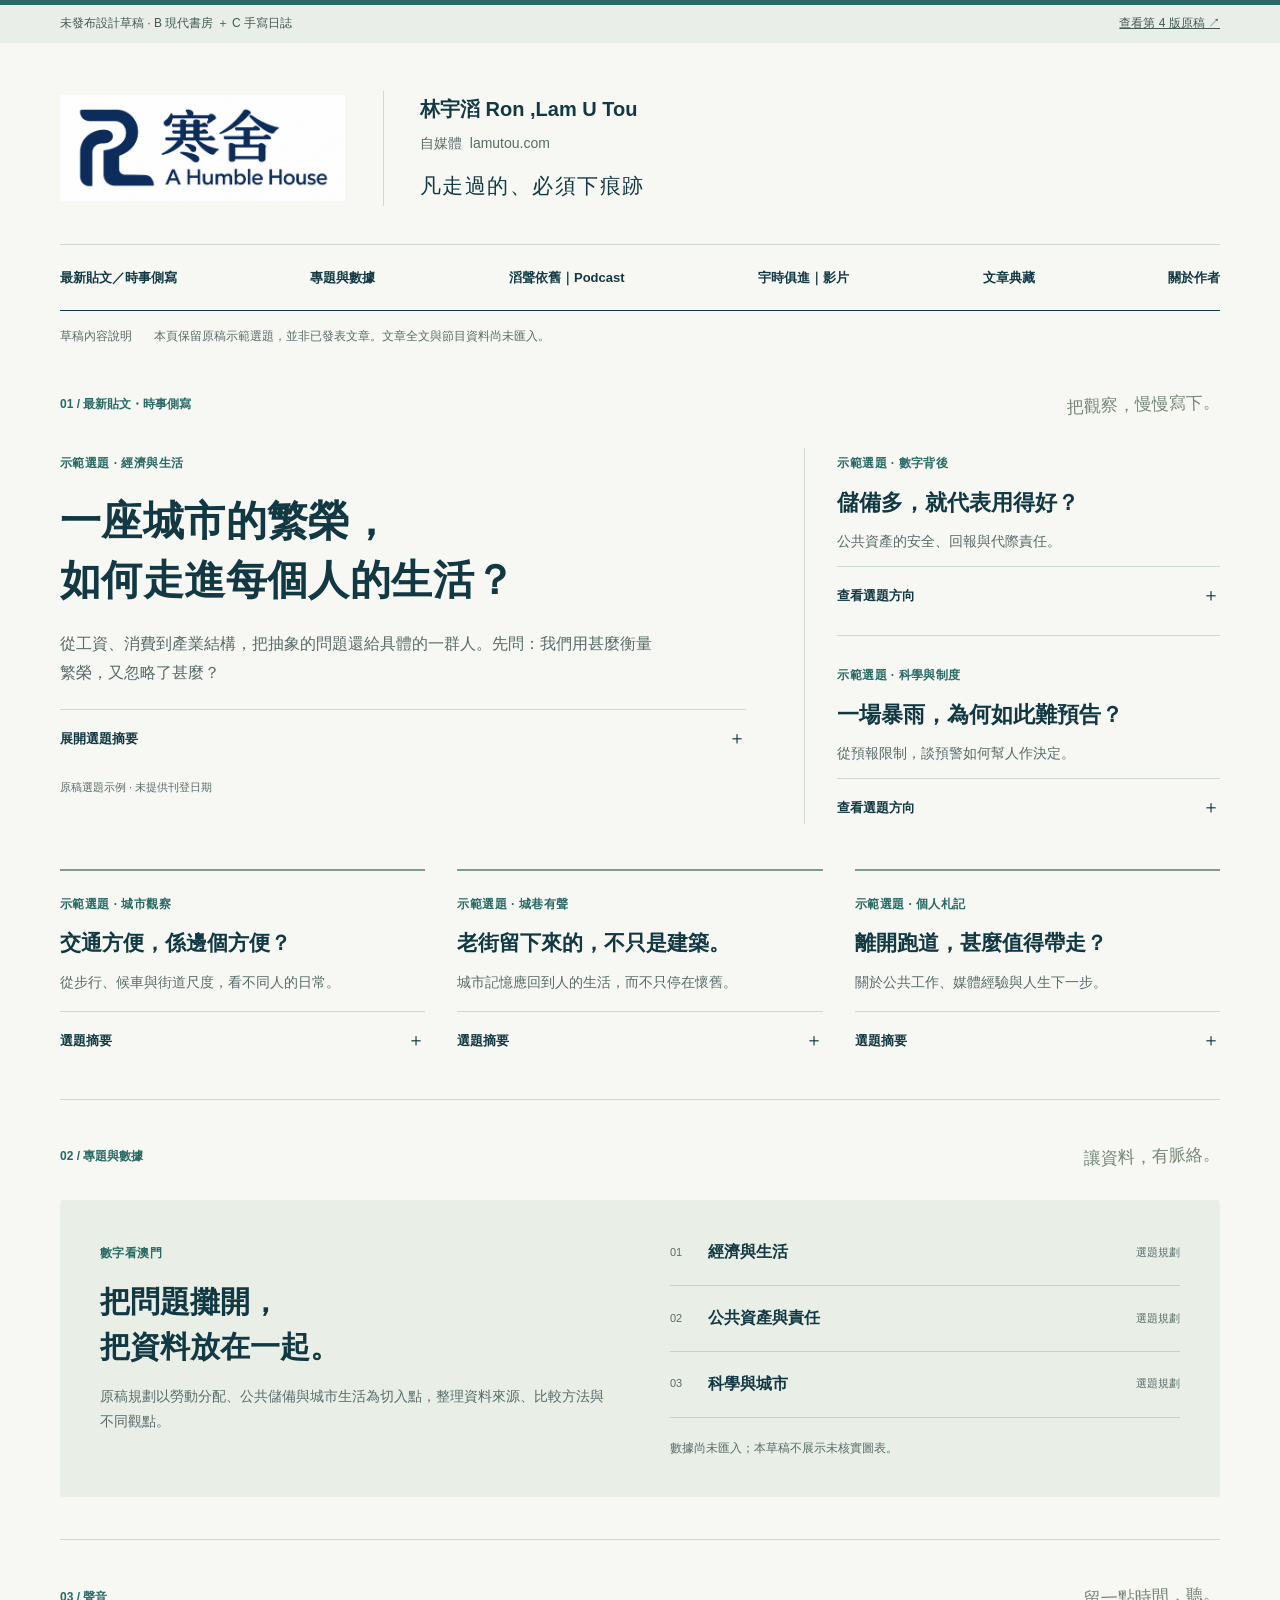
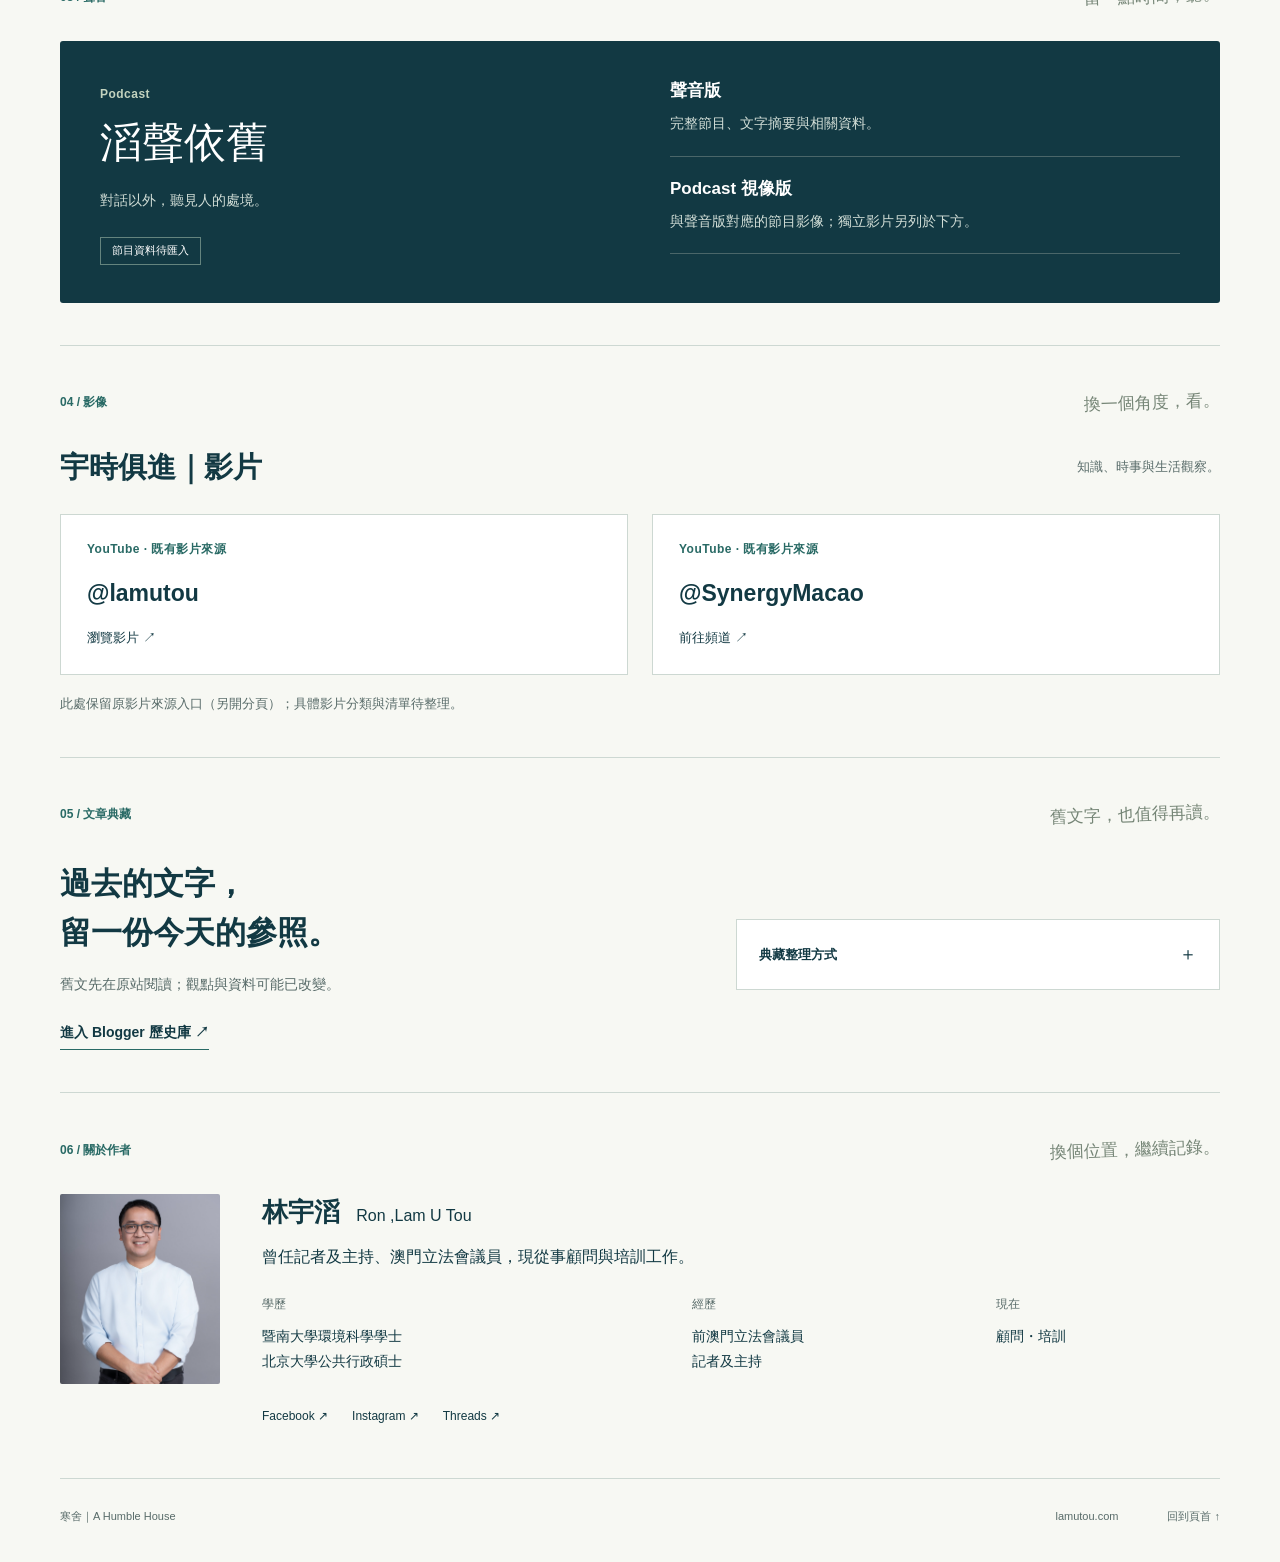
==== humble-house-draft/index.html @ db97f14c "Add Humble House logo draft preview" ====
<!doctype html>
<html lang="zh-Hant"><head><meta charset="utf-8"><meta name="viewport" content="width=device-width,initial-scale=1"><title>寒舍｜A Humble House</title><meta name="description" content="林宇滔 Ron ,Lam U Tou：時事側寫、專題與數據、Podcast、影片與文章典藏。"><link rel="icon" type="image/jpeg" href="assets/favicon.jpg"><link rel="apple-touch-icon" href="assets/favicon.jpg"><link rel="stylesheet" href="humble-house.css"><script src="humble-house.js" defer></script></head>
<body><a class="skip" href="#main">跳至主要內容</a><div class="draft-bar"><div class="wrap"><span>未發布設計草稿 · B 現代書房 ＋ C 手寫日誌</span><a href="v4-index.html">查看第 4 版原稿 ↗</a></div></div>
<header class="wrap" id="top"><div class="masthead"><a class="brand-mark" href="#top" aria-label="寒舍｜A Humble House"><img src="assets/humble-house-logo.jpg" alt="寒舍 A Humble House" width="1230" height="460"></a><div class="identity"><p class="name">林宇滔 Ron ,Lam U Tou</p><p class="domain">自媒體&nbsp; lamutou.com</p><p class="handwritten">凡走過的、必須下痕跡</p></div><button class="menu-toggle" aria-expanded="false" aria-controls="navigation">目錄 <span aria-hidden="true">☰</span></button></div><nav id="navigation" aria-label="主要導覽"><a href="#latest">最新貼文／時事側寫</a><a href="#topics">專題與數據</a><a href="#podcast">滔聲依舊｜Podcast</a><a href="#video">宇時俱進｜影片</a><a href="#archive">文章典藏</a><a href="#about">關於作者</a></nav></header>
<main class="wrap" id="main"><aside class="draft-note"><strong>草稿內容說明</strong><p>本頁保留原稿示範選題，並非已發表文章。文章全文與節目資料尚未匯入。</p></aside>
<section id="latest"><div class="section-label"><span>01 / 最新貼文・時事側寫</span><span class="margin-note">把觀察，慢慢寫下。</span></div><div class="editorial"><article class="lead"><span class="badge">示範選題 · 經濟與生活</span><h1>一座城市的繁榮，<br>如何走進每個人的生活？</h1><p class="lede">從工資、消費到產業結構，把抽象的問題還給具體的一群人。先問：我們用甚麼衡量繁榮，又忽略了甚麼？</p><details><summary>展開選題摘要 <span aria-hidden="true">＋</span></summary><p>先從澳門勞動分配切入，釐清經濟總量、居民收入與生活感受之間的差別。完整文章將列出數據年份、來源與限制，區分事實、推論和個人觀點。</p></details><p class="sample-meta">原稿選題示例 · 未提供刊登日期</p></article><div class="side-stories"><article><span class="badge">示範選題 · 數字背後</span><h2>儲備多，就代表用得好？</h2><p>公共資產的安全、回報與代際責任。</p><details><summary>查看選題方向 <span aria-hidden="true">＋</span></summary><p>先把政策目標、風險承受能力與問責框架講清楚，避免只用單一年份回報率下結論。</p></details></article><article><span class="badge">示範選題 · 科學與制度</span><h2>一場暴雨，為何如此難預告？</h2><p>從預報限制，談預警如何幫人作決定。</p><details><summary>查看選題方向 <span aria-hidden="true">＋</span></summary><p>拆開天氣預測的不確定性、預警訊息及市民收到訊息後可以採取的行動。</p></details></article></div></div>
<div class="notes-grid"><article><span class="badge">示範選題 · 城市觀察</span><h3>交通方便，係邊個方便？</h3><p>從步行、候車與街道尺度，看不同人的日常。</p><details><summary>選題摘要 <span aria-hidden="true">＋</span></summary><p>以一段實際路程為起點，觀察長者、家長及上班族如何使用同一條街道。</p></details></article><article><span class="badge">示範選題 · 城巷有聲</span><h3>老街留下來的，不只是建築。</h3><p>城市記憶應回到人的生活，而不只停在懷舊。</p><details><summary>選題摘要 <span aria-hidden="true">＋</span></summary><p>歷史資料與居民口述互相核對，討論保育與生活需要如何相處。</p></details></article><article><span class="badge">示範選題 · 個人札記</span><h3>離開跑道，甚麼值得帶走？</h3><p>關於公共工作、媒體經驗與人生下一步。</p><details><summary>選題摘要 <span aria-hidden="true">＋</span></summary><p>以個人反思為主，不代替其他人的想法；記錄工作方式的轉變與仍然相信的原則。</p></details></article></div></section>
<section id="topics"><div class="section-label"><span>02 / 專題與數據</span><span class="margin-note">讓資料，有脈絡。</span></div><div class="topic-panel"><div><span class="eyebrow">數字看澳門</span><h2>把問題攤開，<br>把資料放在一起。</h2><p>原稿規劃以勞動分配、公共儲備與城市生活為切入點，整理資料來源、比較方法與不同觀點。</p></div><div class="topic-index"><div><span>01</span><strong>經濟與生活</strong><small>選題規劃</small></div><div><span>02</span><strong>公共資產與責任</strong><small>選題規劃</small></div><div><span>03</span><strong>科學與城市</strong><small>選題規劃</small></div><p>數據尚未匯入；本草稿不展示未核實圖表。</p></div></div></section>
<section id="podcast"><div class="section-label"><span>03 / 聲音</span><span class="margin-note">留一點時間，聽。</span></div><div class="podcast-panel"><div><span class="eyebrow">Podcast</span><h2>滔聲依舊</h2><p>對話以外，聽見人的處境。</p><span class="status">節目資料待匯入</span></div><div class="podcast-formats"><article><h3>聲音版</h3><p>完整節目、文字摘要與相關資料。</p></article><article><h3>Podcast 視像版</h3><p>與聲音版對應的節目影像；獨立影片另列於下方。</p></article></div></div></section>
<section id="video"><div class="section-label"><span>04 / 影像</span><span class="margin-note">換一個角度，看。</span></div><div class="section-heading"><h2>宇時俱進｜影片</h2><p>知識、時事與生活觀察。</p></div><div class="video-grid"><a href="https://www.youtube.com/@lamutou/videos" target="_blank" rel="noopener noreferrer"><span class="eyebrow">YouTube · 既有影片來源</span><strong>@lamutou</strong><span>瀏覽影片 ↗</span></a><a href="https://www.youtube.com/@SynergyMacao" target="_blank" rel="noopener noreferrer"><span class="eyebrow">YouTube · 既有影片來源</span><strong>@SynergyMacao</strong><span>前往頻道 ↗</span></a></div><p class="small-note">此處保留原影片來源入口（另開分頁）；具體影片分類與清單待整理。</p></section>
<section id="archive"><div class="section-label"><span>05 / 文章典藏</span><span class="margin-note">舊文字，也值得再讀。</span></div><div class="archive-panel"><div><h2>過去的文字，<br>留一份今天的參照。</h2><p>舊文先在原站閱讀；觀點與資料可能已改變。</p><a class="text-link" href="https://lamutou.blogspot.com/" target="_blank" rel="noopener noreferrer">進入 Blogger 歷史庫 ↗<span class="sr-only">（另開分頁）</span></a></div><details class="archive-note"><summary>典藏整理方式 <span aria-hidden="true">＋</span></summary><p>文章匯入時保留全文、原刊登圖片、標題、報章或專欄來源及作者。優先顯示刊登日期；只有交稿日期時會明確標示。現時尚未匯入全文，故不提供站內文章搜尋或篇數。</p></details></div></section>
<section id="about"><div class="section-label"><span>06 / 關於作者</span><span class="margin-note">換個位置，繼續記錄。</span></div><div class="about-grid"><img src="assets/ron-lam.jpg" alt="林宇滔" width="160" height="190" loading="lazy"><div><h2>林宇滔 <span>Ron ,Lam U Tou</span></h2><p class="about-intro">曾任記者及主持、澳門立法會議員，現從事顧問與培訓工作。</p><dl><div><dt>學歷</dt><dd>暨南大學環境科學學士<br>北京大學公共行政碩士</dd></div><div><dt>經歷</dt><dd>前澳門立法會議員<br>記者及主持</dd></div><div><dt>現在</dt><dd>顧問・培訓</dd></div></dl><div class="socials" aria-label="作者社交平台"><a href="https://www.facebook.com/LamUTou/" target="_blank" rel="noopener noreferrer">Facebook ↗</a><a href="https://www.instagram.com/lamutou/" target="_blank" rel="noopener noreferrer">Instagram ↗</a><a href="https://www.threads.com/@lamutou" target="_blank" rel="noopener noreferrer">Threads ↗</a></div></div></div></section></main><footer class="wrap"><span>寒舍｜A Humble House</span><span>lamutou.com</span><a href="#top">回到頁首 ↑</a></footer></body></html>
---- humble-house-draft/humble-house.css ----
:root{--ink:#123943;--accent:#296a65;--paper:#f7f8f3;--line:#cdd8d2;--muted:#586b69;--wash:#e9efe7;--serif:"Noto Serif TC","PMingLiU",serif;--sans:"Noto Sans TC","Microsoft JhengHei",sans-serif}
*{box-sizing:border-box}html{scroll-behavior:smooth;scroll-padding-top:24px}body{margin:0;background:var(--paper);color:var(--ink);font:16px/1.8 var(--sans);border-top:5px solid var(--accent)}a{color:inherit;text-decoration:none}a:hover{text-decoration:underline;text-underline-offset:5px}button,summary{font:inherit}a:focus-visible,button:focus-visible,summary:focus-visible{outline:3px solid #a46a27;outline-offset:5px}img{max-width:100%;display:block}h1,h2,h3,p{margin:0}h1,h2,h3{line-height:1.45}p+p{margin-top:12px}.wrap{width:min(1160px,calc(100% - 80px));margin-inline:auto}.draft-bar{background:#e9eee9;font-size:12px;color:#415954}.draft-bar .wrap{display:flex;justify-content:space-between;gap:16px;padding-block:8px}.draft-bar a{text-decoration:underline}.masthead{display:flex;align-items:center;gap:38px;padding:48px 0 38px}.logo-slot{width:285px;aspect-ratio:3/1;flex-shrink:0;border:1px dashed #8ca49c;display:flex;flex-direction:column;justify-content:center;align-items:center;background:#f0f3ed;color:#657b72;font-size:14px}.logo-slot small{font-size:11px;margin-top:5px}.identity{border-left:1px solid var(--line);padding-left:36px}.name{font-size:20px;font-weight:700}.domain{color:var(--muted);font-size:14px;margin-top:4px}.handwritten,.margin-note{font-family:"DFKai-SB","KaiTi","STKaiti",var(--serif);font-weight:400}.handwritten{font-size:21px;letter-spacing:.07em;margin-top:12px}.menu-toggle{display:none}.masthead+nav{display:flex;justify-content:space-between;gap:20px;border-top:1px solid var(--line);border-bottom:1px solid var(--ink);padding:17px 0;font-size:13px;font-weight:700}.masthead+nav a{padding:4px 0}.draft-note{display:flex;gap:22px;font-size:12px;color:var(--muted);padding:15px 0 0}.draft-note strong{white-space:nowrap;font-weight:500}section{padding:42px 0;border-bottom:1px solid var(--line)}.section-label{font-size:12px;font-weight:700;color:var(--accent);display:flex;justify-content:space-between;align-items:center;gap:16px;margin-bottom:28px}.margin-note{font-size:17px;color:#758576;transform:rotate(-2deg)}.editorial{display:grid;grid-template-columns:1.65fr 1fr;gap:58px}.badge,.eyebrow{font-size:12px;font-weight:700;color:var(--accent);letter-spacing:.04em}.lead h1{font-size:clamp(28px,3.2vw,43px);font-family:var(--serif);font-weight:700;letter-spacing:.01em;margin:15px 0 19px}.lede{font-size:16px;max-width:600px;color:var(--muted)}details{border-top:1px solid var(--line);margin-top:22px;padding-top:12px}summary{cursor:pointer;list-style:none;display:flex;justify-content:space-between;gap:15px;font-size:13px;font-weight:700;min-height:32px;align-items:center}summary::-webkit-details-marker{display:none}summary span{font-size:18px;font-weight:400}details[open] summary span{transform:rotate(45deg)}details p{margin:12px 0 4px;font-size:14px;color:var(--muted)}.sample-meta{font-size:11px;color:var(--muted);margin-top:23px}.side-stories{border-left:1px solid var(--line);padding-left:32px}.side-stories article+article{margin-top:24px;padding-top:24px;border-top:1px solid var(--line)}.side-stories h2{font-size:22px;font-family:var(--serif);margin:10px 0}.side-stories p,.notes-grid p{font-size:14px;color:var(--muted)}.side-stories details{margin-top:12px}.notes-grid{display:grid;grid-template-columns:repeat(3,minmax(0,1fr));gap:32px;margin-top:45px}.notes-grid article{border-top:2px solid #809c8b;padding-top:18px}.notes-grid h3{font:700 21px/1.55 var(--serif);margin:10px 0}.notes-grid details{margin-top:16px}.topic-panel{background:var(--wash);display:grid;grid-template-columns:1fr 1fr;gap:60px;padding:38px 40px;border-radius:3px}.topic-panel h2{font:700 30px/1.5 var(--serif);margin:12px 0 15px}.topic-panel p{font-size:14px;color:var(--muted)}.topic-index>div{display:grid;grid-template-columns:26px 1fr auto;gap:12px;align-items:center;padding:18px 0;border-bottom:1px solid #c4d2c4}.topic-index>div:first-child{padding-top:0}.topic-index span,.topic-index small{font-size:11px;color:var(--muted)}.topic-index>p{font-size:12px;margin-top:20px}.podcast-panel{display:grid;grid-template-columns:1fr 1fr;gap:60px;padding:38px 40px;background:var(--ink);color:#fff;border-radius:3px}.podcast-panel .eyebrow{color:#c3d3bf}.podcast-panel h2{font:400 42px/1.5 var(--serif);margin:4px 0 13px}.podcast-panel p{font-size:14px;color:#d2ded7}.status{display:inline-block;font-size:11px;margin-top:24px;border:1px solid #64847e;padding:3px 11px}.podcast-formats article{padding:0 0 19px;border-bottom:1px solid #4a6669}.podcast-formats article+article{padding-top:20px}.podcast-formats h3{font-size:17px;margin-bottom:8px}.section-heading{display:flex;justify-content:space-between;align-items:center;gap:25px;margin-bottom:26px}.section-heading h2{font-size:29px}.section-heading p,.small-note{font-size:13px;color:var(--muted)}.video-grid{display:grid;grid-template-columns:1fr 1fr;gap:24px}.video-grid>a{border:1px solid var(--line);padding:24px 26px;background:#fff;display:flex;flex-direction:column;gap:12px}.video-grid>a:hover{border-color:var(--accent);text-decoration:none;background:#f0f5ee}.video-grid strong{font-size:23px}.video-grid>a>span:last-child{font-size:13px}.small-note{margin-top:17px}.archive-panel{display:grid;grid-template-columns:1fr .8fr;align-items:center;gap:72px}.archive-panel h2{font:700 31px/1.6 var(--serif)}.archive-panel p{font-size:14px;color:var(--muted);margin-top:14px}.text-link{display:inline-block;border-bottom:1px solid var(--accent);margin-top:23px;padding-bottom:4px;font-size:14px;font-weight:700}.archive-note{padding:18px 22px;border:1px solid var(--line);margin:0;background:#fff}.about-grid{display:grid;grid-template-columns:160px 1fr;gap:42px;align-items:start}.about-grid>img{width:160px;height:190px;object-fit:cover;object-position:center 25%;border-radius:2px;filter:saturate(.85)}.about-grid h2{font-size:26px}.about-grid h2 span{font-size:16px;font-weight:500;margin-left:9px}.about-intro{font-size:16px;margin:12px 0 22px}.about-grid dl{display:grid;grid-template-columns:1.45fr 1fr .8fr;gap:25px;margin:0}.about-grid dt{font-size:12px;color:var(--muted);margin-bottom:8px}.about-grid dd{margin:0;font-size:14px}.socials{display:flex;flex-wrap:wrap;gap:24px;margin-top:24px;font-size:12px}.socials a{padding-block:8px}footer{display:flex;gap:24px;align-items:center;padding:23px 0 30px;font-size:11px;color:var(--muted)}footer span:nth-child(2){margin-left:auto}footer a{margin-left:25px;padding:5px 0}.skip{position:absolute;top:-100px;left:16px;background:var(--ink);color:white;padding:10px 20px;z-index:5}.skip:focus{top:8px}.sr-only{position:absolute;width:1px;height:1px;overflow:hidden;clip-path:inset(50%);white-space:nowrap}
@media(max-width:960px){.wrap{width:calc(100% - 48px)}.masthead{gap:25px}.logo-slot{width:235px}.identity{padding-left:25px}.name{font-size:18px}.masthead+nav{flex-wrap:wrap;justify-content:flex-start;gap:8px 25px}.editorial{gap:30px;grid-template-columns:1.3fr 1fr}.side-stories{padding-left:24px}.topic-panel,.podcast-panel{gap:30px;padding:30px}.about-grid dl{grid-template-columns:1fr 1fr}.archive-panel{gap:35px}.notes-grid{gap:22px}}
@media(max-width:640px){.wrap{width:calc(100% - 36px)}.draft-bar .wrap{display:block;font-size:10px;padding-block:6px}.draft-bar a{display:inline-block;margin-top:2px}.masthead{position:relative;display:block;padding:28px 0 23px}.logo-slot{width:208px;aspect-ratio:3/1}.identity{border:0;padding:0;margin-top:22px}.name{font-size:17px}.domain{font-size:13px}.handwritten{font-size:19px;margin-top:10px}.menu-toggle{display:block;position:absolute;top:27px;right:0;border:0;padding:7px 3px;background:none;font-size:12px;color:var(--ink);cursor:pointer}.menu-toggle span{margin-left:6px;font-size:18px}.masthead+nav{gap:4px 20px;font-size:12px;padding:13px 0}.js .masthead+nav{display:none}.js .masthead+nav.is-open{display:grid;grid-template-columns:1fr 1fr}.masthead+nav a{padding:8px 0}.draft-note{display:block;border-top:1px solid var(--line);font-size:11px;line-height:1.8;padding-top:12px}.draft-note p{margin-top:5px}section{padding:33px 0}.section-label{font-size:11px;margin-bottom:22px}.margin-note{font-size:14px}.editorial{display:block}.lead h1{font-size:29px;margin:15px 0}.lede{font-size:15px}.side-stories{padding:0;border:0;margin-top:30px}.side-stories article{border-top:1px solid var(--line);padding-top:22px}.side-stories article+article{margin-top:22px;padding-top:22px}.side-stories h2{font-size:22px}.notes-grid{grid-template-columns:1fr;margin-top:30px;gap:25px}.notes-grid h3{font-size:22px}.topic-panel,.podcast-panel{grid-template-columns:1fr;padding:25px;gap:28px}.topic-panel h2{font-size:26px}.topic-index>div{grid-template-columns:23px 1fr auto;gap:7px}.topic-index strong{font-size:14px}.podcast-panel h2{font-size:36px}.podcast-formats h3{font-size:16px}.section-heading{display:block;margin-bottom:20px}.section-heading h2{font-size:25px}.section-heading p{margin-top:8px}.video-grid{grid-template-columns:1fr;gap:13px}.video-grid>a{padding:20px}.video-grid strong{font-size:23px}.archive-panel{grid-template-columns:1fr;gap:26px}.archive-panel h2{font-size:26px}.about-grid{grid-template-columns:70px minmax(0,1fr);gap:18px}.about-grid>img{width:70px;height:88px}.about-grid h2{font-size:23px}.about-grid h2 span{display:block;font-size:13px;margin:5px 0 0}.about-intro{font-size:14px;margin-top:13px}.about-grid dl{display:block}.about-grid dl>div+div{margin-top:14px}.about-grid dd{font-size:13px}.socials{gap:7px 17px;margin-top:15px}footer{flex-wrap:wrap;gap:7px 15px;font-size:10px;padding-bottom:22px}footer a{margin-left:0}footer span:nth-child(2){margin-left:auto}}
@media(prefers-reduced-motion:reduce){html{scroll-behavior:auto}*{transition:none!important}}
/* Review refinements: clear mobile draft bar and comfortable touch targets. */
@media(max-width:640px){.draft-bar .wrap>span{display:block}.draft-bar a{padding:4px 0;margin-top:0}.menu-toggle{min-width:60px;min-height:44px;top:22px}.masthead+nav a,summary{min-height:44px}.masthead+nav a{display:flex;align-items:center}.socials a{min-height:44px;display:inline-flex;align-items:center}footer a{min-height:44px;display:inline-flex;align-items:center}}
section[tabindex="-1"]:focus{outline:none}
.brand-mark{width:285px;flex-shrink:0;display:block}.brand-mark:hover{text-decoration:none}.brand-mark img{width:100%;height:auto}
@media(max-width:960px){.brand-mark{width:235px}}
@media(max-width:640px){.brand-mark{width:208px}}
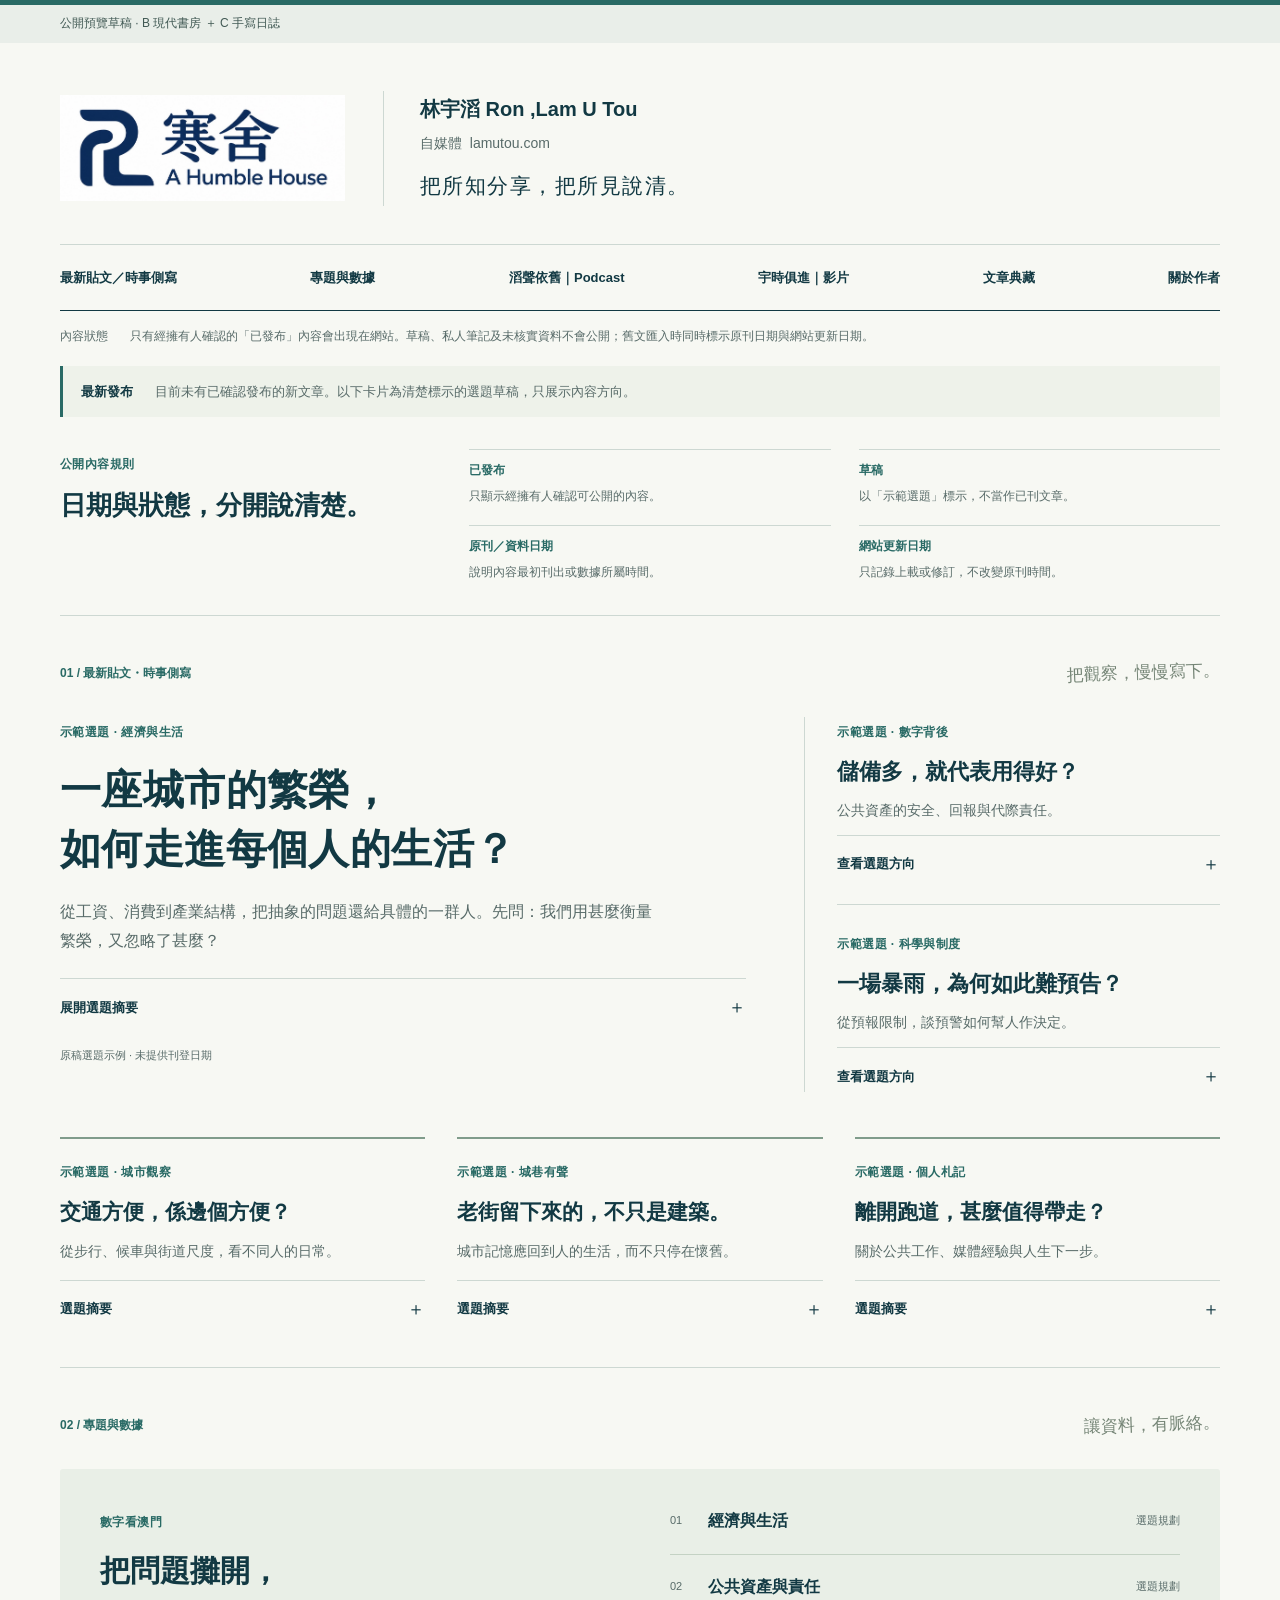
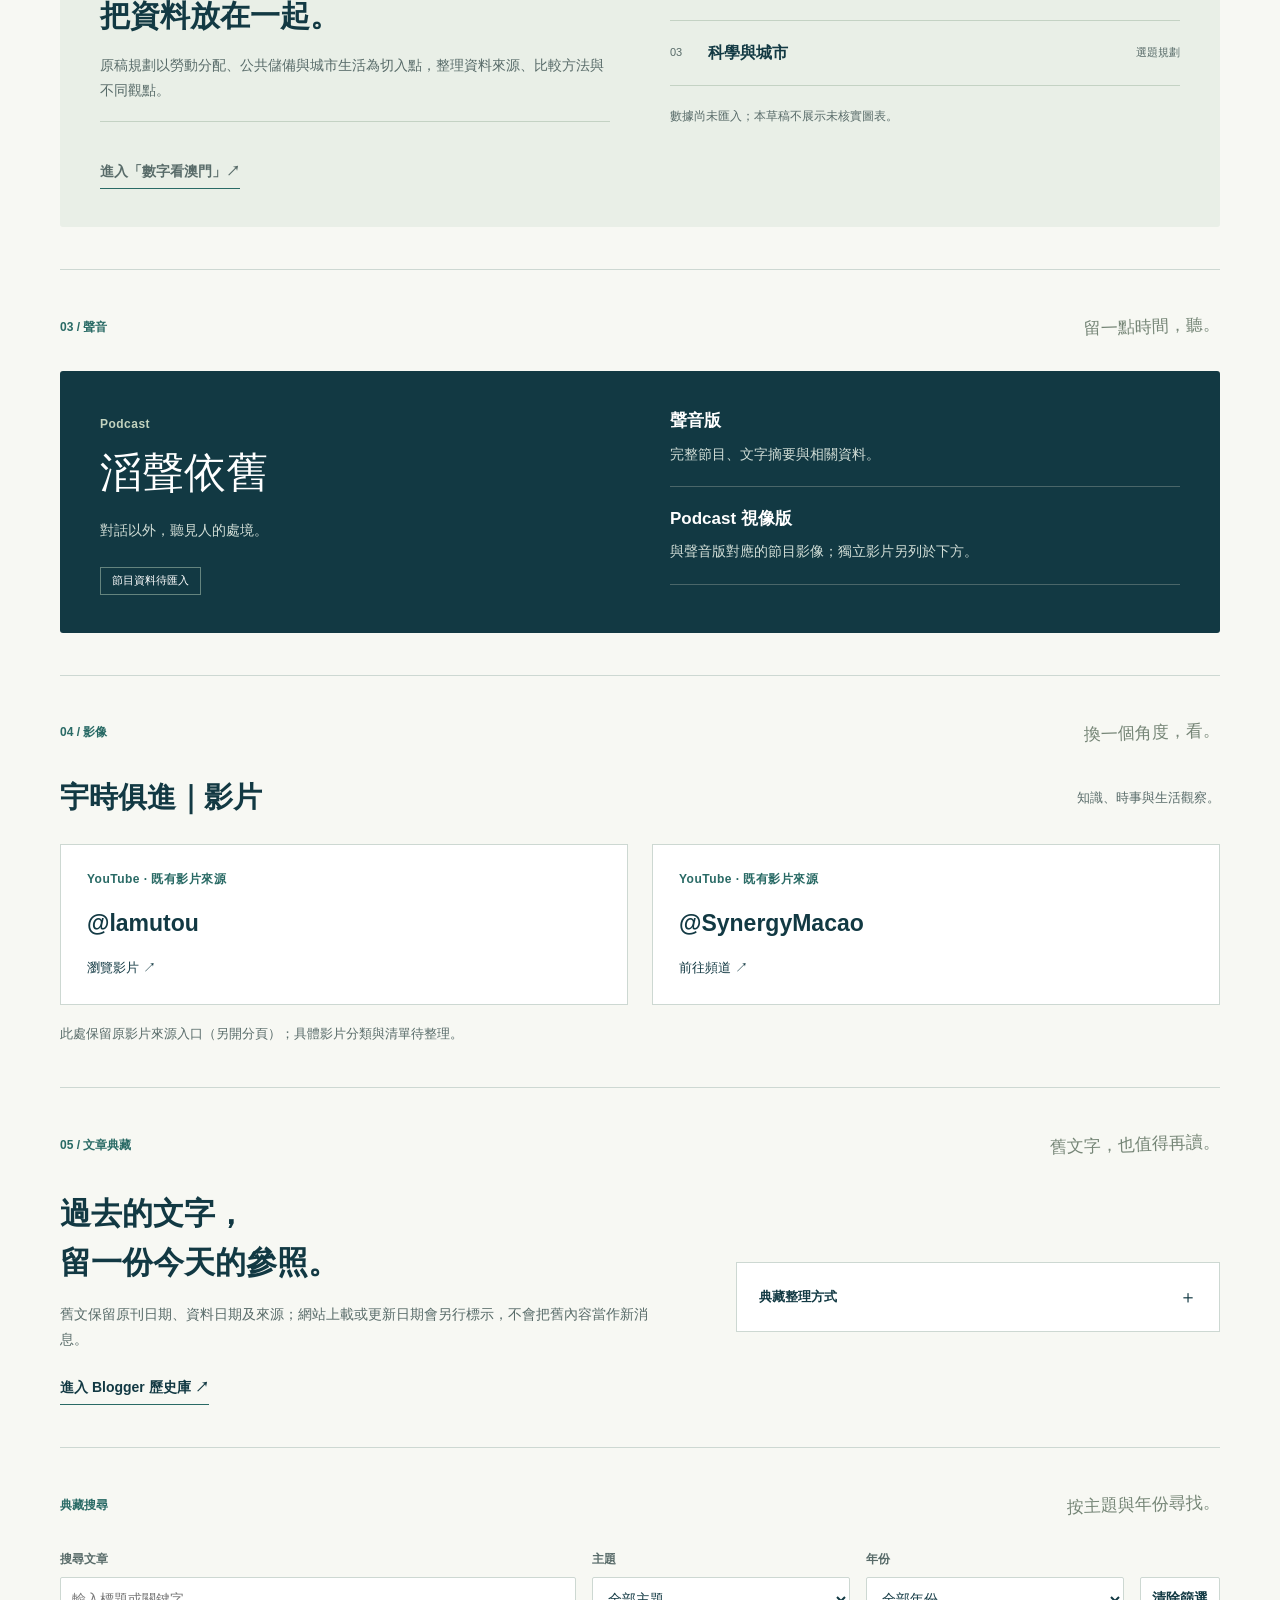
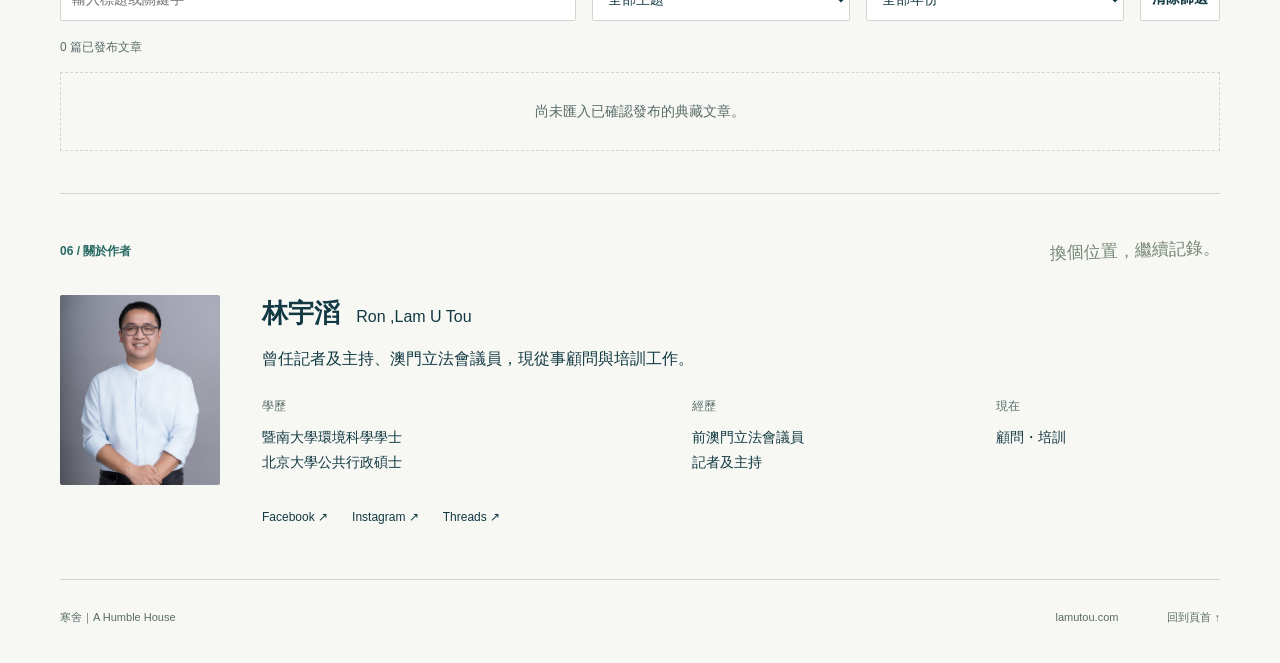
==== commit c9c3f2c0: "Refine Humble House public draft preview" ====
--- a/humble-house-draft/index.html
+++ b/humble-house-draft/index.html
@@ -1,12 +1,15 @@
 <!doctype html>
 <html lang="zh-Hant"><head><meta charset="utf-8"><meta name="viewport" content="width=device-width,initial-scale=1"><title>寒舍｜A Humble House</title><meta name="description" content="林宇滔 Ron ,Lam U Tou：時事側寫、專題與數據、Podcast、影片與文章典藏。"><link rel="icon" type="image/jpeg" href="assets/favicon.jpg"><link rel="apple-touch-icon" href="assets/favicon.jpg"><link rel="stylesheet" href="humble-house.css"><script src="humble-house.js" defer></script></head>
-<body><a class="skip" href="#main">跳至主要內容</a><div class="draft-bar"><div class="wrap"><span>未發布設計草稿 · B 現代書房 ＋ C 手寫日誌</span><a href="v4-index.html">查看第 4 版原稿 ↗</a></div></div>
-<header class="wrap" id="top"><div class="masthead"><a class="brand-mark" href="#top" aria-label="寒舍｜A Humble House"><img src="assets/humble-house-logo.jpg" alt="寒舍 A Humble House" width="1230" height="460"></a><div class="identity"><p class="name">林宇滔 Ron ,Lam U Tou</p><p class="domain">自媒體&nbsp; lamutou.com</p><p class="handwritten">凡走過的、必須下痕跡</p></div><button class="menu-toggle" aria-expanded="false" aria-controls="navigation">目錄 <span aria-hidden="true">☰</span></button></div><nav id="navigation" aria-label="主要導覽"><a href="#latest">最新貼文／時事側寫</a><a href="#topics">專題與數據</a><a href="#podcast">滔聲依舊｜Podcast</a><a href="#video">宇時俱進｜影片</a><a href="#archive">文章典藏</a><a href="#about">關於作者</a></nav></header>
-<main class="wrap" id="main"><aside class="draft-note"><strong>草稿內容說明</strong><p>本頁保留原稿示範選題，並非已發表文章。文章全文與節目資料尚未匯入。</p></aside>
+<body><a class="skip" href="#main">跳至主要內容</a><div class="draft-bar"><div class="wrap"><span>公開預覽草稿 · B 現代書房 ＋ C 手寫日誌</span></div></div>
+<header class="wrap" id="top"><div class="masthead"><a class="brand-mark" href="#top" aria-label="寒舍｜A Humble House"><img src="assets/humble-house-logo.jpg" alt="寒舍 A Humble House" width="1230" height="460"></a><div class="identity"><p class="name">林宇滔 Ron ,Lam U Tou</p><p class="domain">自媒體&nbsp; lamutou.com</p><p class="handwritten">把所知分享，把所見說清。</p></div><button class="menu-toggle" aria-expanded="false" aria-controls="navigation">目錄 <span aria-hidden="true">☰</span></button></div><nav id="navigation" aria-label="主要導覽"><a href="#latest">最新貼文／時事側寫</a><a href="#topics">專題與數據</a><a href="#podcast">滔聲依舊｜Podcast</a><a href="#video">宇時俱進｜影片</a><a href="#archive">文章典藏</a><a href="#about">關於作者</a></nav></header>
+<main class="wrap" id="main"><aside class="draft-note"><strong>內容狀態</strong><p>只有經擁有人確認的「已發布」內容會出現在網站。草稿、私人筆記及未核實資料不會公開；舊文匯入時同時標示原刊日期與網站更新日期。</p></aside>
+<div class="publication-status" role="status"><strong>最新發布</strong><p>目前未有已確認發布的新文章。以下卡片為清楚標示的選題草稿，只展示內容方向。</p></div>
+<section class="content-model" aria-labelledby="content-model-title"><div><span class="eyebrow">公開內容規則</span><h2 id="content-model-title">日期與狀態，分開說清楚。</h2></div><dl><div><dt>已發布</dt><dd>只顯示經擁有人確認可公開的內容。</dd></div><div><dt>草稿</dt><dd>以「示範選題」標示，不當作已刊文章。</dd></div><div><dt>原刊／資料日期</dt><dd>說明內容最初刊出或數據所屬時間。</dd></div><div><dt>網站更新日期</dt><dd>只記錄上載或修訂，不改變原刊時間。</dd></div></dl></section>
 <section id="latest"><div class="section-label"><span>01 / 最新貼文・時事側寫</span><span class="margin-note">把觀察，慢慢寫下。</span></div><div class="editorial"><article class="lead"><span class="badge">示範選題 · 經濟與生活</span><h1>一座城市的繁榮，<br>如何走進每個人的生活？</h1><p class="lede">從工資、消費到產業結構，把抽象的問題還給具體的一群人。先問：我們用甚麼衡量繁榮，又忽略了甚麼？</p><details><summary>展開選題摘要 <span aria-hidden="true">＋</span></summary><p>先從澳門勞動分配切入，釐清經濟總量、居民收入與生活感受之間的差別。完整文章將列出數據年份、來源與限制，區分事實、推論和個人觀點。</p></details><p class="sample-meta">原稿選題示例 · 未提供刊登日期</p></article><div class="side-stories"><article><span class="badge">示範選題 · 數字背後</span><h2>儲備多，就代表用得好？</h2><p>公共資產的安全、回報與代際責任。</p><details><summary>查看選題方向 <span aria-hidden="true">＋</span></summary><p>先把政策目標、風險承受能力與問責框架講清楚，避免只用單一年份回報率下結論。</p></details></article><article><span class="badge">示範選題 · 科學與制度</span><h2>一場暴雨，為何如此難預告？</h2><p>從預報限制，談預警如何幫人作決定。</p><details><summary>查看選題方向 <span aria-hidden="true">＋</span></summary><p>拆開天氣預測的不確定性、預警訊息及市民收到訊息後可以採取的行動。</p></details></article></div></div>
 <div class="notes-grid"><article><span class="badge">示範選題 · 城市觀察</span><h3>交通方便，係邊個方便？</h3><p>從步行、候車與街道尺度，看不同人的日常。</p><details><summary>選題摘要 <span aria-hidden="true">＋</span></summary><p>以一段實際路程為起點，觀察長者、家長及上班族如何使用同一條街道。</p></details></article><article><span class="badge">示範選題 · 城巷有聲</span><h3>老街留下來的，不只是建築。</h3><p>城市記憶應回到人的生活，而不只停在懷舊。</p><details><summary>選題摘要 <span aria-hidden="true">＋</span></summary><p>歷史資料與居民口述互相核對，討論保育與生活需要如何相處。</p></details></article><article><span class="badge">示範選題 · 個人札記</span><h3>離開跑道，甚麼值得帶走？</h3><p>關於公共工作、媒體經驗與人生下一步。</p><details><summary>選題摘要 <span aria-hidden="true">＋</span></summary><p>以個人反思為主，不代替其他人的想法；記錄工作方式的轉變與仍然相信的原則。</p></details></article></div></section>
-<section id="topics"><div class="section-label"><span>02 / 專題與數據</span><span class="margin-note">讓資料，有脈絡。</span></div><div class="topic-panel"><div><span class="eyebrow">數字看澳門</span><h2>把問題攤開，<br>把資料放在一起。</h2><p>原稿規劃以勞動分配、公共儲備與城市生活為切入點，整理資料來源、比較方法與不同觀點。</p></div><div class="topic-index"><div><span>01</span><strong>經濟與生活</strong><small>選題規劃</small></div><div><span>02</span><strong>公共資產與責任</strong><small>選題規劃</small></div><div><span>03</span><strong>科學與城市</strong><small>選題規劃</small></div><p>數據尚未匯入；本草稿不展示未核實圖表。</p></div></div></section>
+<section id="topics"><div class="section-label"><span>02 / 專題與數據</span><span class="margin-note">讓資料，有脈絡。</span></div><div class="topic-panel"><div><span class="eyebrow">數字看澳門</span><h2>把問題攤開，<br>把資料放在一起。</h2><p>原稿規劃以勞動分配、公共儲備與城市生活為切入點，整理資料來源、比較方法與不同觀點。</p><p class="data-site-status"><a class="text-link" href="https://data.lamutou.com/" target="_blank" rel="noopener noreferrer">進入「數字看澳門」↗<span class="sr-only">（另開分頁）</span></a></p></div><div class="topic-index"><div><span>01</span><strong>經濟與生活</strong><small>選題規劃</small></div><div><span>02</span><strong>公共資產與責任</strong><small>選題規劃</small></div><div><span>03</span><strong>科學與城市</strong><small>選題規劃</small></div><p>數據尚未匯入；本草稿不展示未核實圖表。</p></div></div></section>
 <section id="podcast"><div class="section-label"><span>03 / 聲音</span><span class="margin-note">留一點時間，聽。</span></div><div class="podcast-panel"><div><span class="eyebrow">Podcast</span><h2>滔聲依舊</h2><p>對話以外，聽見人的處境。</p><span class="status">節目資料待匯入</span></div><div class="podcast-formats"><article><h3>聲音版</h3><p>完整節目、文字摘要與相關資料。</p></article><article><h3>Podcast 視像版</h3><p>與聲音版對應的節目影像；獨立影片另列於下方。</p></article></div></div></section>
 <section id="video"><div class="section-label"><span>04 / 影像</span><span class="margin-note">換一個角度，看。</span></div><div class="section-heading"><h2>宇時俱進｜影片</h2><p>知識、時事與生活觀察。</p></div><div class="video-grid"><a href="https://www.youtube.com/@lamutou/videos" target="_blank" rel="noopener noreferrer"><span class="eyebrow">YouTube · 既有影片來源</span><strong>@lamutou</strong><span>瀏覽影片 ↗</span></a><a href="https://www.youtube.com/@SynergyMacao" target="_blank" rel="noopener noreferrer"><span class="eyebrow">YouTube · 既有影片來源</span><strong>@SynergyMacao</strong><span>前往頻道 ↗</span></a></div><p class="small-note">此處保留原影片來源入口（另開分頁）；具體影片分類與清單待整理。</p></section>
-<section id="archive"><div class="section-label"><span>05 / 文章典藏</span><span class="margin-note">舊文字，也值得再讀。</span></div><div class="archive-panel"><div><h2>過去的文字，<br>留一份今天的參照。</h2><p>舊文先在原站閱讀；觀點與資料可能已改變。</p><a class="text-link" href="https://lamutou.blogspot.com/" target="_blank" rel="noopener noreferrer">進入 Blogger 歷史庫 ↗<span class="sr-only">（另開分頁）</span></a></div><details class="archive-note"><summary>典藏整理方式 <span aria-hidden="true">＋</span></summary><p>文章匯入時保留全文、原刊登圖片、標題、報章或專欄來源及作者。優先顯示刊登日期；只有交稿日期時會明確標示。現時尚未匯入全文，故不提供站內文章搜尋或篇數。</p></details></div></section>
-<section id="about"><div class="section-label"><span>06 / 關於作者</span><span class="margin-note">換個位置，繼續記錄。</span></div><div class="about-grid"><img src="assets/ron-lam.jpg" alt="林宇滔" width="160" height="190" loading="lazy"><div><h2>林宇滔 <span>Ron ,Lam U Tou</span></h2><p class="about-intro">曾任記者及主持、澳門立法會議員，現從事顧問與培訓工作。</p><dl><div><dt>學歷</dt><dd>暨南大學環境科學學士<br>北京大學公共行政碩士</dd></div><div><dt>經歷</dt><dd>前澳門立法會議員<br>記者及主持</dd></div><div><dt>現在</dt><dd>顧問・培訓</dd></div></dl><div class="socials" aria-label="作者社交平台"><a href="https://www.facebook.com/LamUTou/" target="_blank" rel="noopener noreferrer">Facebook ↗</a><a href="https://www.instagram.com/lamutou/" target="_blank" rel="noopener noreferrer">Instagram ↗</a><a href="https://www.threads.com/@lamutou" target="_blank" rel="noopener noreferrer">Threads ↗</a></div></div></div></section></main><footer class="wrap"><span>寒舍｜A Humble House</span><span>lamutou.com</span><a href="#top">回到頁首 ↑</a></footer></body></html>
+<section id="archive"><div class="section-label"><span>05 / 文章典藏</span><span class="margin-note">舊文字，也值得再讀。</span></div><div class="archive-panel"><div><h2>過去的文字，<br>留一份今天的參照。</h2><p>舊文保留原刊日期、資料日期及來源；網站上載或更新日期會另行標示，不會把舊內容當作新消息。</p><a class="text-link" href="https://lamutou.blogspot.com/" target="_blank" rel="noopener noreferrer">進入 Blogger 歷史庫 ↗<span class="sr-only">（另開分頁）</span></a></div><details class="archive-note"><summary>典藏整理方式 <span aria-hidden="true">＋</span></summary><p>文章匯入時保留全文、原刊登圖片、標題、報章或專欄來源及作者。優先顯示原刊日期；只有交稿日期時會明確標示。所有內容須經擁有人確認發布。</p></details></div></section>
+<section class="archive-search-panel" aria-labelledby="archive-search-title"><div class="section-label"><span id="archive-search-title">典藏搜尋</span><span class="margin-note">按主題與年份尋找。</span></div><div class="archive-tools"><label>搜尋文章<input id="archive-search" type="search" placeholder="輸入標題或關鍵字" autocomplete="off"></label><label>主題<select id="archive-topic"><option value="">全部主題</option></select></label><label>年份<select id="archive-year"><option value="">全部年份</option></select></label><button id="archive-clear" type="button">清除篩選</button></div><p id="archive-count" class="archive-count">0 篇已發布文章</p><div id="archive-results" class="archive-results" aria-live="polite"><p class="empty-state">尚未匯入已確認發布的典藏文章。</p></div></section>
+<section id="about"><div class="section-label"><span>06 / 關於作者</span><span class="margin-note">換個位置，繼續記錄。</span></div><div class="about-grid"><img src="assets/ron-lam.jpg" alt="林宇滔" width="160" height="190" loading="lazy"><div><h2>林宇滔 <span>Ron ,Lam U Tou</span></h2><p class="about-intro">曾任記者及主持、澳門立法會議員，現從事顧問與培訓工作。</p><dl><div><dt>學歷</dt><dd>暨南大學環境科學學士<br>北京大學公共行政碩士</dd></div><div><dt>經歷</dt><dd>前澳門立法會議員<br>記者及主持</dd></div><div><dt>現在</dt><dd>顧問・培訓</dd></div></dl><div class="socials" aria-label="作者社交平台"><a href="https://www.facebook.com/LamUTou/" target="_blank" rel="noopener noreferrer">Facebook ↗</a><a href="https://www.instagram.com/lamutou/" target="_blank" rel="noopener noreferrer">Instagram ↗</a><a href="https://www.threads.com/@lamutou" target="_blank" rel="noopener noreferrer">Threads ↗</a></div></div></div></section></main><footer class="wrap"><span>寒舍｜A Humble House</span><span>lamutou.com</span><a href="#top">回到頁首 ↑</a></footer><dialog class="image-lightbox" aria-label="圖片放大檢視"><button class="lightbox-close" type="button" aria-label="關閉圖片">×</button><figure><img alt=""><figcaption></figcaption></figure></dialog></body></html>
--- a/humble-house-draft/humble-house.css
+++ b/humble-house-draft/humble-house.css
@@ -7,5 +7,10 @@
 @media(max-width:640px){.draft-bar .wrap>span{display:block}.draft-bar a{padding:4px 0;margin-top:0}.menu-toggle{min-width:60px;min-height:44px;top:22px}.masthead+nav a,summary{min-height:44px}.masthead+nav a{display:flex;align-items:center}.socials a{min-height:44px;display:inline-flex;align-items:center}footer a{min-height:44px;display:inline-flex;align-items:center}}
 section[tabindex="-1"]:focus{outline:none}
 .brand-mark{width:285px;flex-shrink:0;display:block}.brand-mark:hover{text-decoration:none}.brand-mark img{width:100%;height:auto}
+.publication-status{display:flex;gap:22px;align-items:baseline;margin-top:18px;padding:14px 18px;background:#eef2ea;border-left:3px solid var(--accent);font-size:13px}.publication-status strong{white-space:nowrap}.publication-status p{color:var(--muted)}
+.content-model{display:grid;grid-template-columns:.65fr 1.35fr;gap:48px;padding:32px 0}.content-model h2{font:700 26px/1.5 var(--serif);margin-top:8px}.content-model dl{display:grid;grid-template-columns:1fr 1fr;gap:18px 28px;margin:0}.content-model dl>div{border-top:1px solid var(--line);padding-top:10px}.content-model dt{font-size:12px;font-weight:700;color:var(--accent)}.content-model dd{margin:4px 0 0;font-size:12px;color:var(--muted)}
+.data-site-status{margin-top:18px!important;padding-top:14px;border-top:1px solid #c4d2c4;font-weight:700}
+.archive-tools{display:grid;grid-template-columns:2fr 1fr 1fr auto;gap:16px;align-items:end}.archive-tools label{display:grid;gap:6px;font-size:12px;font-weight:700;color:var(--muted)}.archive-tools input,.archive-tools select,.archive-tools button{width:100%;min-height:44px;border:1px solid var(--line);border-radius:2px;background:#fff;color:var(--ink);font:14px var(--sans);padding:8px 11px}.archive-tools button{width:auto;cursor:pointer;font-weight:700}.archive-tools button:hover{border-color:var(--accent);background:#f0f5ee}.archive-count{margin-top:16px;font-size:12px;color:var(--muted)}.archive-results{margin-top:14px}.empty-state{border:1px dashed var(--line);padding:26px;text-align:center;color:var(--muted);font-size:14px}.archive-item{display:grid;grid-template-columns:110px 1fr auto;gap:20px;padding:20px 0;border-top:1px solid var(--line)}.archive-item time,.archive-item small{font-size:12px;color:var(--muted)}
+.article-image{margin:24px 0}.article-image button{display:block;width:100%;border:0;padding:0;background:none;cursor:zoom-in}.article-image img{width:100%;height:auto}.article-image figcaption{margin-top:8px;font-size:12px;color:var(--muted)}.image-lightbox{width:min(980px,calc(100% - 32px));max-height:calc(100% - 32px);border:0;padding:0;background:#101b1d;color:white}.image-lightbox::backdrop{background:rgb(5 18 21 / .86)}.image-lightbox figure{margin:0;padding:46px 18px 18px}.image-lightbox img{max-height:75vh;margin:auto;object-fit:contain}.image-lightbox figcaption{text-align:center;margin-top:10px;font-size:12px;color:#d7e0dd}.lightbox-close{position:absolute;right:8px;top:6px;min-width:44px;min-height:44px;border:0;background:none;color:white;font-size:30px;cursor:pointer}
 @media(max-width:960px){.brand-mark{width:235px}}
-@media(max-width:640px){.brand-mark{width:208px}}
+@media(max-width:640px){.brand-mark{width:208px}.publication-status{display:block}.publication-status p{margin-top:4px}.content-model{grid-template-columns:1fr;gap:18px;padding:26px 0}.content-model dl{grid-template-columns:1fr}.archive-tools{grid-template-columns:1fr}.archive-tools button{width:100%}.archive-item{grid-template-columns:1fr;gap:5px}.image-lightbox{width:calc(100% - 20px);max-height:calc(100% - 20px)}}
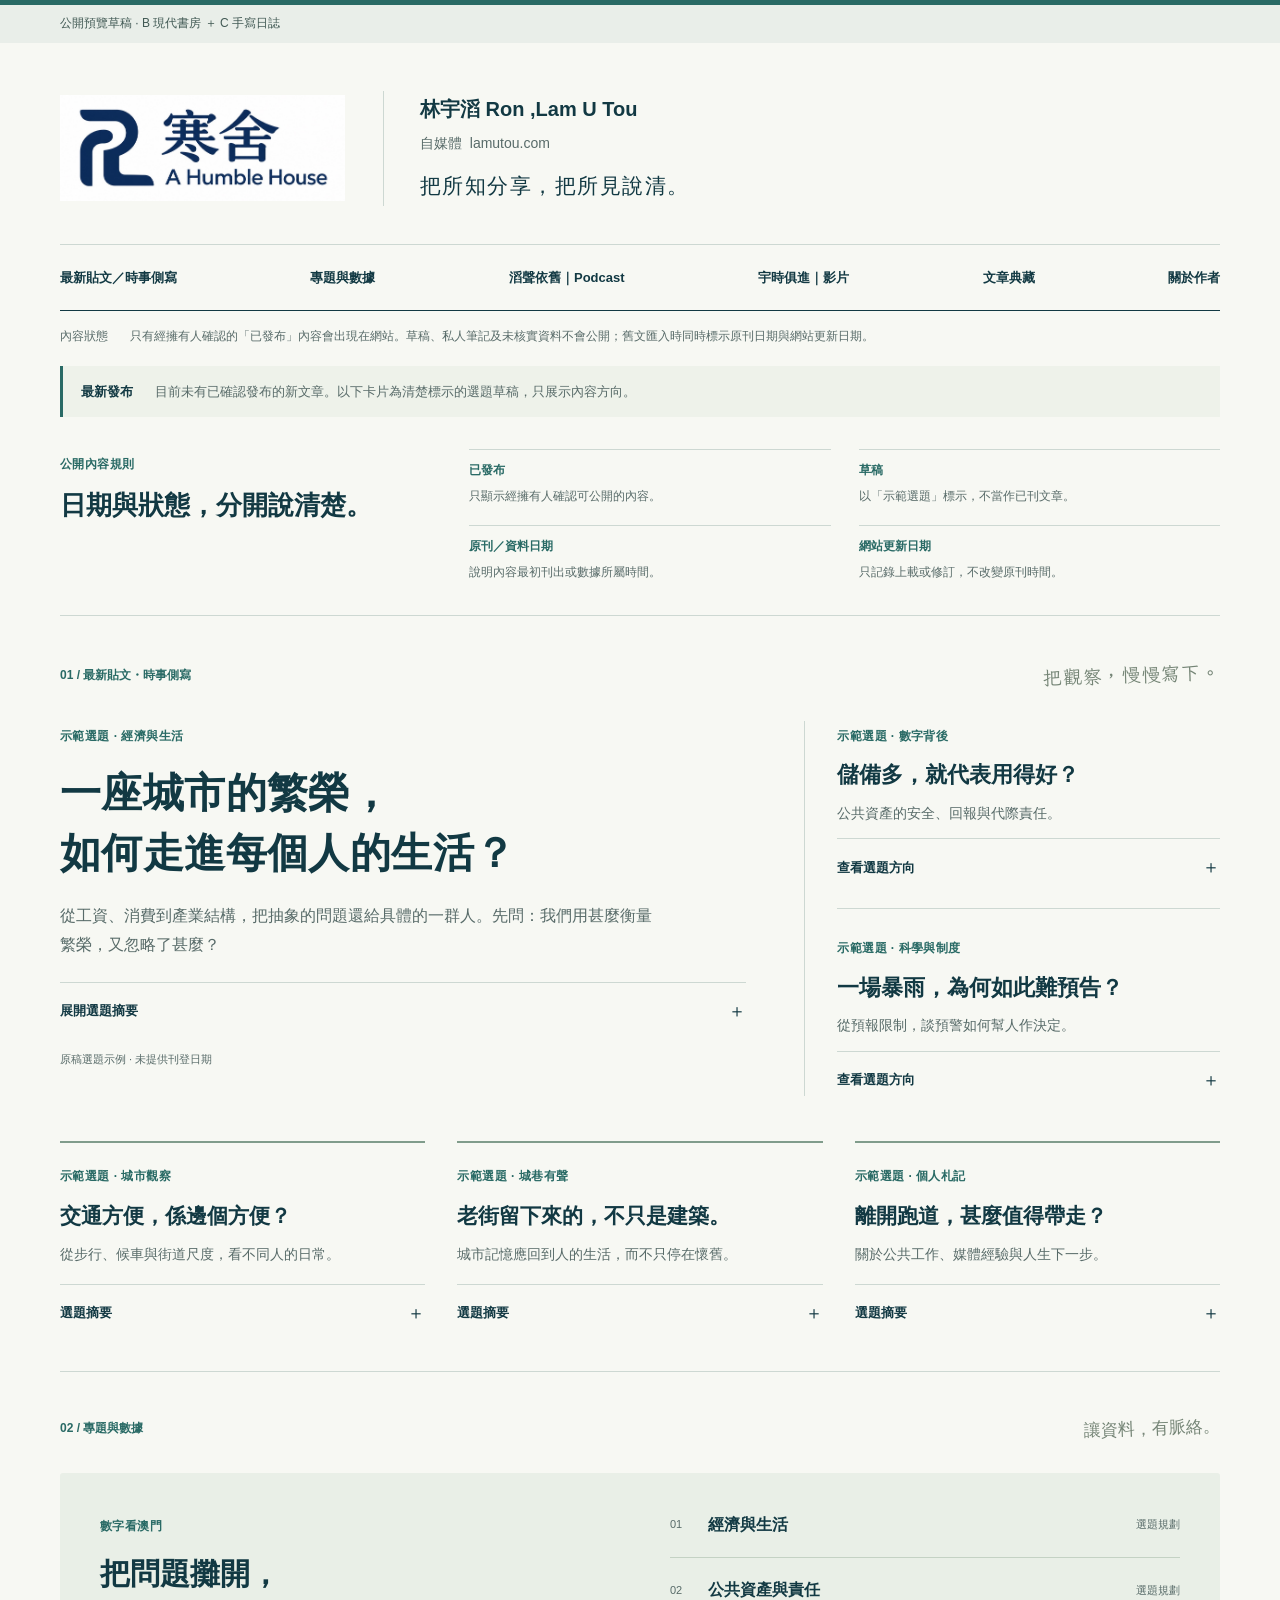
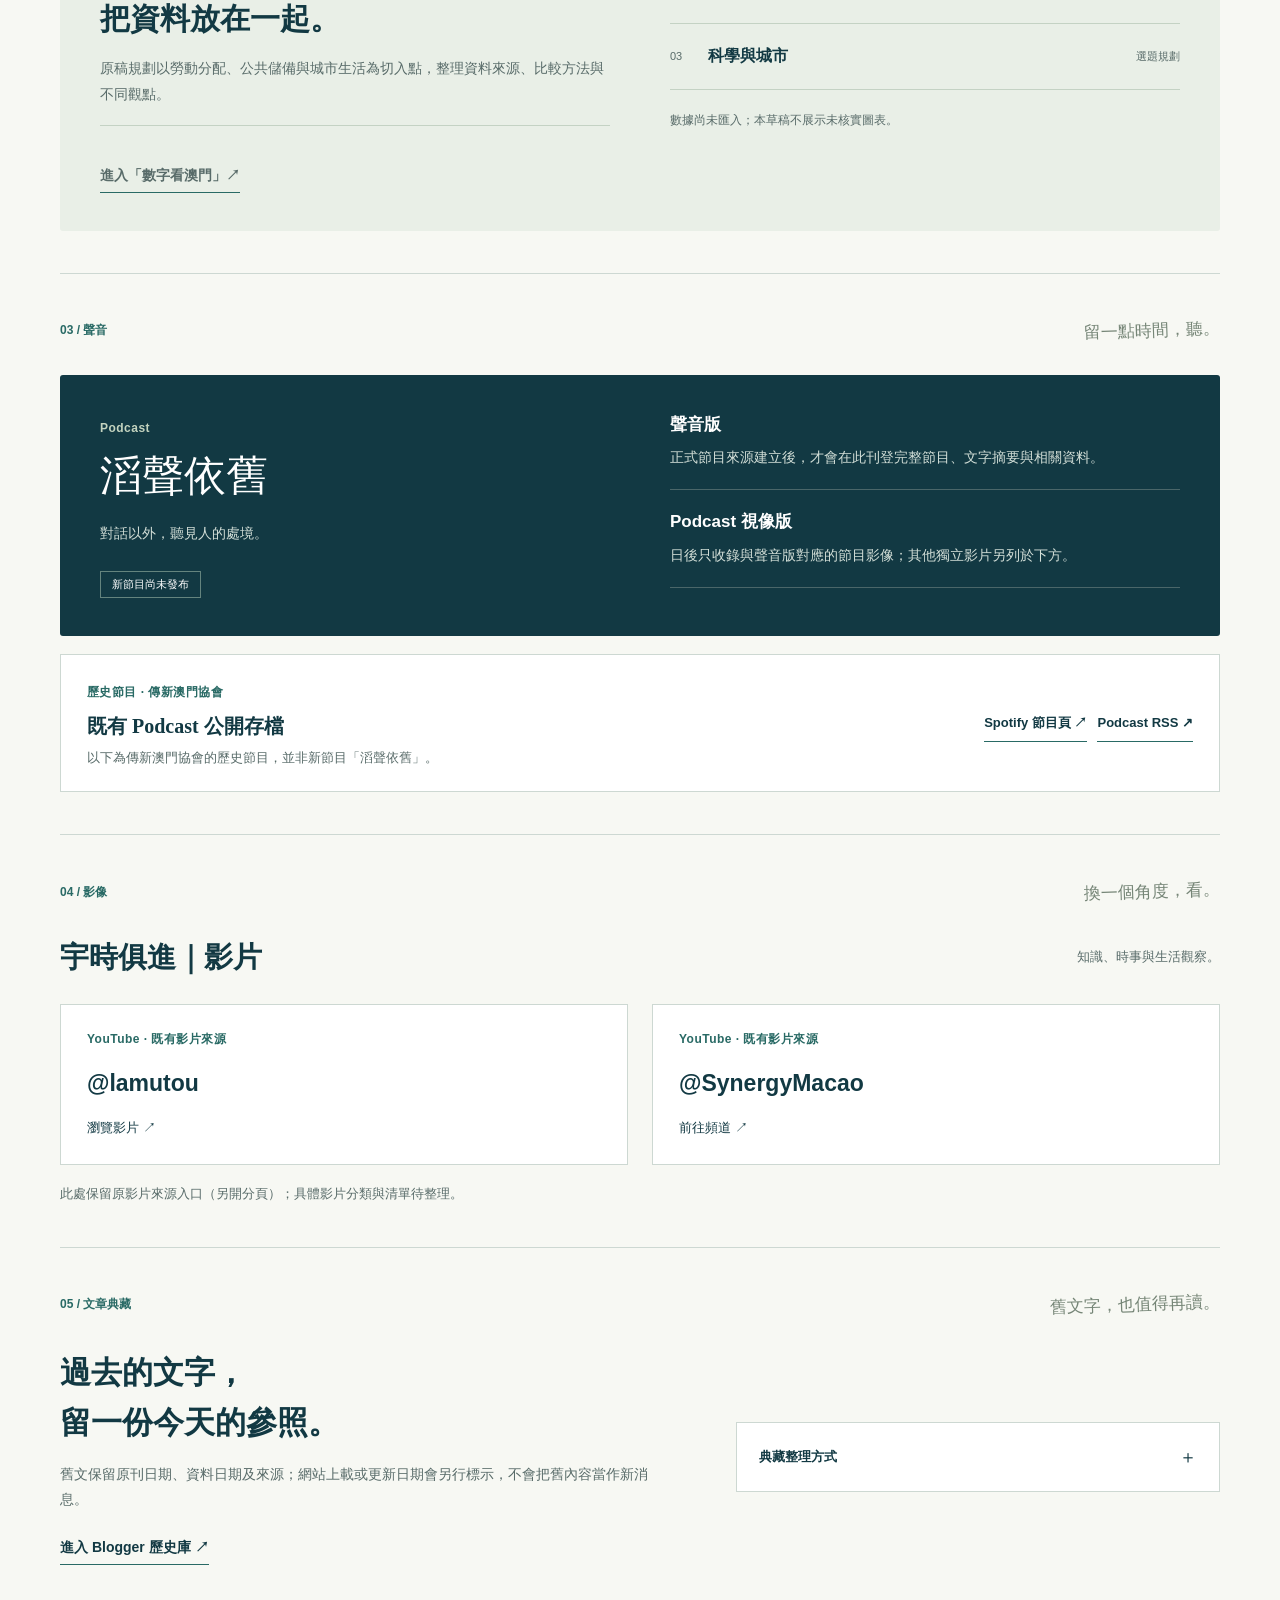
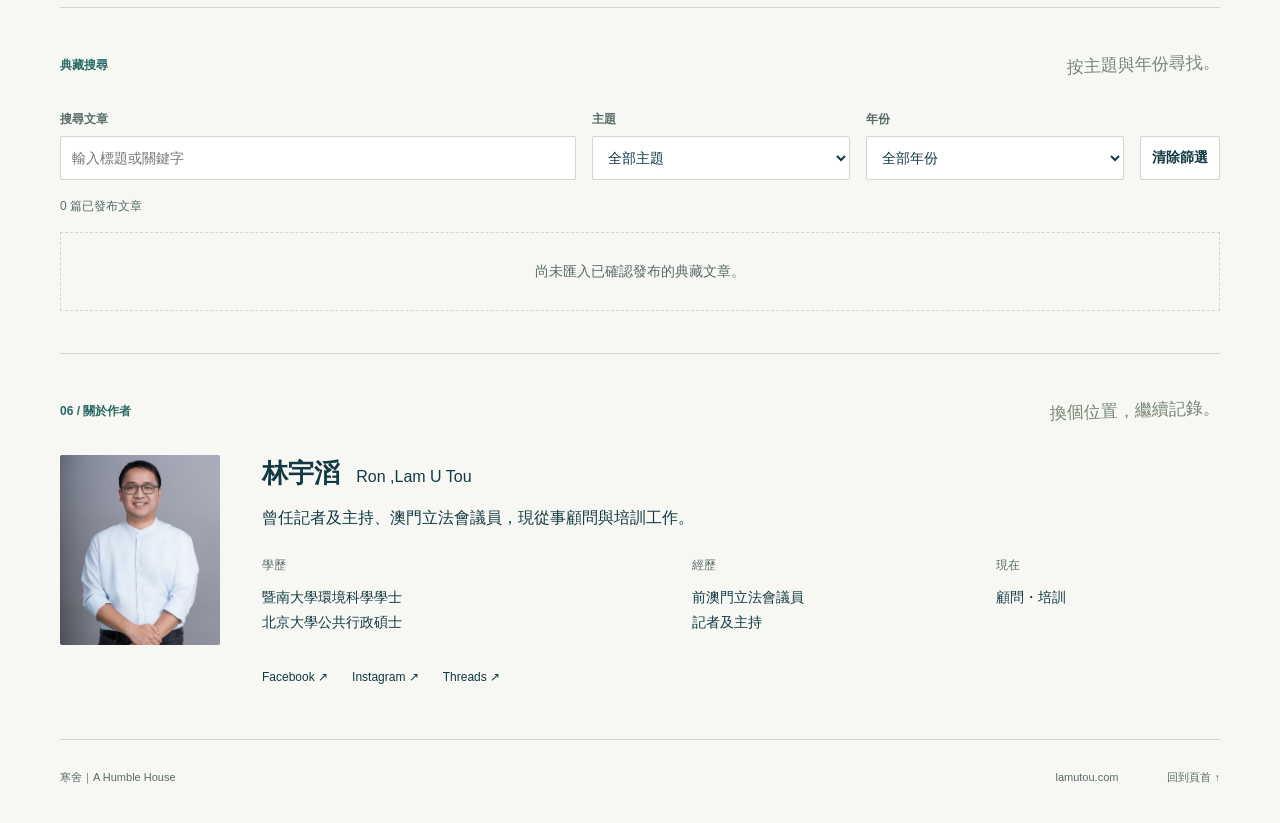
==== commit 285d339a: "Connect verified Humble House public sources" ====
--- a/humble-house-draft/index.html
+++ b/humble-house-draft/index.html
@@ -5,10 +5,10 @@
 <main class="wrap" id="main"><aside class="draft-note"><strong>內容狀態</strong><p>只有經擁有人確認的「已發布」內容會出現在網站。草稿、私人筆記及未核實資料不會公開；舊文匯入時同時標示原刊日期與網站更新日期。</p></aside>
 <div class="publication-status" role="status"><strong>最新發布</strong><p>目前未有已確認發布的新文章。以下卡片為清楚標示的選題草稿，只展示內容方向。</p></div>
 <section class="content-model" aria-labelledby="content-model-title"><div><span class="eyebrow">公開內容規則</span><h2 id="content-model-title">日期與狀態，分開說清楚。</h2></div><dl><div><dt>已發布</dt><dd>只顯示經擁有人確認可公開的內容。</dd></div><div><dt>草稿</dt><dd>以「示範選題」標示，不當作已刊文章。</dd></div><div><dt>原刊／資料日期</dt><dd>說明內容最初刊出或數據所屬時間。</dd></div><div><dt>網站更新日期</dt><dd>只記錄上載或修訂，不改變原刊時間。</dd></div></dl></section>
-<section id="latest"><div class="section-label"><span>01 / 最新貼文・時事側寫</span><span class="margin-note">把觀察，慢慢寫下。</span></div><div class="editorial"><article class="lead"><span class="badge">示範選題 · 經濟與生活</span><h1>一座城市的繁榮，<br>如何走進每個人的生活？</h1><p class="lede">從工資、消費到產業結構，把抽象的問題還給具體的一群人。先問：我們用甚麼衡量繁榮，又忽略了甚麼？</p><details><summary>展開選題摘要 <span aria-hidden="true">＋</span></summary><p>先從澳門勞動分配切入，釐清經濟總量、居民收入與生活感受之間的差別。完整文章將列出數據年份、來源與限制，區分事實、推論和個人觀點。</p></details><p class="sample-meta">原稿選題示例 · 未提供刊登日期</p></article><div class="side-stories"><article><span class="badge">示範選題 · 數字背後</span><h2>儲備多，就代表用得好？</h2><p>公共資產的安全、回報與代際責任。</p><details><summary>查看選題方向 <span aria-hidden="true">＋</span></summary><p>先把政策目標、風險承受能力與問責框架講清楚，避免只用單一年份回報率下結論。</p></details></article><article><span class="badge">示範選題 · 科學與制度</span><h2>一場暴雨，為何如此難預告？</h2><p>從預報限制，談預警如何幫人作決定。</p><details><summary>查看選題方向 <span aria-hidden="true">＋</span></summary><p>拆開天氣預測的不確定性、預警訊息及市民收到訊息後可以採取的行動。</p></details></article></div></div>
+<section id="latest"><div class="section-label"><span>01 / 最新貼文・時事側寫</span><span class="margin-note latest-handwritten">把觀察，慢慢寫下。</span></div><div class="editorial"><article class="lead"><span class="badge">示範選題 · 經濟與生活</span><h1>一座城市的繁榮，<br>如何走進每個人的生活？</h1><p class="lede">從工資、消費到產業結構，把抽象的問題還給具體的一群人。先問：我們用甚麼衡量繁榮，又忽略了甚麼？</p><details><summary>展開選題摘要 <span aria-hidden="true">＋</span></summary><p>先從澳門勞動分配切入，釐清經濟總量、居民收入與生活感受之間的差別。完整文章將列出數據年份、來源與限制，區分事實、推論和個人觀點。</p></details><p class="sample-meta">原稿選題示例 · 未提供刊登日期</p></article><div class="side-stories"><article><span class="badge">示範選題 · 數字背後</span><h2>儲備多，就代表用得好？</h2><p>公共資產的安全、回報與代際責任。</p><details><summary>查看選題方向 <span aria-hidden="true">＋</span></summary><p>先把政策目標、風險承受能力與問責框架講清楚，避免只用單一年份回報率下結論。</p></details></article><article><span class="badge">示範選題 · 科學與制度</span><h2>一場暴雨，為何如此難預告？</h2><p>從預報限制，談預警如何幫人作決定。</p><details><summary>查看選題方向 <span aria-hidden="true">＋</span></summary><p>拆開天氣預測的不確定性、預警訊息及市民收到訊息後可以採取的行動。</p></details></article></div></div>
 <div class="notes-grid"><article><span class="badge">示範選題 · 城市觀察</span><h3>交通方便，係邊個方便？</h3><p>從步行、候車與街道尺度，看不同人的日常。</p><details><summary>選題摘要 <span aria-hidden="true">＋</span></summary><p>以一段實際路程為起點，觀察長者、家長及上班族如何使用同一條街道。</p></details></article><article><span class="badge">示範選題 · 城巷有聲</span><h3>老街留下來的，不只是建築。</h3><p>城市記憶應回到人的生活，而不只停在懷舊。</p><details><summary>選題摘要 <span aria-hidden="true">＋</span></summary><p>歷史資料與居民口述互相核對，討論保育與生活需要如何相處。</p></details></article><article><span class="badge">示範選題 · 個人札記</span><h3>離開跑道，甚麼值得帶走？</h3><p>關於公共工作、媒體經驗與人生下一步。</p><details><summary>選題摘要 <span aria-hidden="true">＋</span></summary><p>以個人反思為主，不代替其他人的想法；記錄工作方式的轉變與仍然相信的原則。</p></details></article></div></section>
 <section id="topics"><div class="section-label"><span>02 / 專題與數據</span><span class="margin-note">讓資料，有脈絡。</span></div><div class="topic-panel"><div><span class="eyebrow">數字看澳門</span><h2>把問題攤開，<br>把資料放在一起。</h2><p>原稿規劃以勞動分配、公共儲備與城市生活為切入點，整理資料來源、比較方法與不同觀點。</p><p class="data-site-status"><a class="text-link" href="https://data.lamutou.com/" target="_blank" rel="noopener noreferrer">進入「數字看澳門」↗<span class="sr-only">（另開分頁）</span></a></p></div><div class="topic-index"><div><span>01</span><strong>經濟與生活</strong><small>選題規劃</small></div><div><span>02</span><strong>公共資產與責任</strong><small>選題規劃</small></div><div><span>03</span><strong>科學與城市</strong><small>選題規劃</small></div><p>數據尚未匯入；本草稿不展示未核實圖表。</p></div></div></section>
-<section id="podcast"><div class="section-label"><span>03 / 聲音</span><span class="margin-note">留一點時間，聽。</span></div><div class="podcast-panel"><div><span class="eyebrow">Podcast</span><h2>滔聲依舊</h2><p>對話以外，聽見人的處境。</p><span class="status">節目資料待匯入</span></div><div class="podcast-formats"><article><h3>聲音版</h3><p>完整節目、文字摘要與相關資料。</p></article><article><h3>Podcast 視像版</h3><p>與聲音版對應的節目影像；獨立影片另列於下方。</p></article></div></div></section>
+<section id="podcast"><div class="section-label"><span>03 / 聲音</span><span class="margin-note">留一點時間，聽。</span></div><div class="podcast-panel"><div><span class="eyebrow">Podcast</span><h2>滔聲依舊</h2><p>對話以外，聽見人的處境。</p><span class="status">新節目尚未發布</span></div><div class="podcast-formats"><article><h3>聲音版</h3><p>正式節目來源建立後，才會在此刊登完整節目、文字摘要與相關資料。</p></article><article><h3>Podcast 視像版</h3><p>日後只收錄與聲音版對應的節目影像；其他獨立影片另列於下方。</p></article></div></div><aside class="podcast-history" aria-labelledby="podcast-history-title"><div><span class="eyebrow">歷史節目 · 傳新澳門協會</span><h3 id="podcast-history-title">既有 Podcast 公開存檔</h3><p>以下為傳新澳門協會的歷史節目，並非新節目「滔聲依舊」。</p></div><div class="history-links"><a href="https://open.spotify.com/show/2JMcyCbeyatmGKsYyxUK1P" target="_blank" rel="noopener noreferrer">Spotify 節目頁 ↗</a><a href="https://anchor.fm/s/73a854d0/podcast/rss" target="_blank" rel="noopener noreferrer">Podcast RSS ↗</a></div></aside></section>
 <section id="video"><div class="section-label"><span>04 / 影像</span><span class="margin-note">換一個角度，看。</span></div><div class="section-heading"><h2>宇時俱進｜影片</h2><p>知識、時事與生活觀察。</p></div><div class="video-grid"><a href="https://www.youtube.com/@lamutou/videos" target="_blank" rel="noopener noreferrer"><span class="eyebrow">YouTube · 既有影片來源</span><strong>@lamutou</strong><span>瀏覽影片 ↗</span></a><a href="https://www.youtube.com/@SynergyMacao" target="_blank" rel="noopener noreferrer"><span class="eyebrow">YouTube · 既有影片來源</span><strong>@SynergyMacao</strong><span>前往頻道 ↗</span></a></div><p class="small-note">此處保留原影片來源入口（另開分頁）；具體影片分類與清單待整理。</p></section>
 <section id="archive"><div class="section-label"><span>05 / 文章典藏</span><span class="margin-note">舊文字，也值得再讀。</span></div><div class="archive-panel"><div><h2>過去的文字，<br>留一份今天的參照。</h2><p>舊文保留原刊日期、資料日期及來源；網站上載或更新日期會另行標示，不會把舊內容當作新消息。</p><a class="text-link" href="https://lamutou.blogspot.com/" target="_blank" rel="noopener noreferrer">進入 Blogger 歷史庫 ↗<span class="sr-only">（另開分頁）</span></a></div><details class="archive-note"><summary>典藏整理方式 <span aria-hidden="true">＋</span></summary><p>文章匯入時保留全文、原刊登圖片、標題、報章或專欄來源及作者。優先顯示原刊日期；只有交稿日期時會明確標示。所有內容須經擁有人確認發布。</p></details></div></section>
 <section class="archive-search-panel" aria-labelledby="archive-search-title"><div class="section-label"><span id="archive-search-title">典藏搜尋</span><span class="margin-note">按主題與年份尋找。</span></div><div class="archive-tools"><label>搜尋文章<input id="archive-search" type="search" placeholder="輸入標題或關鍵字" autocomplete="off"></label><label>主題<select id="archive-topic"><option value="">全部主題</option></select></label><label>年份<select id="archive-year"><option value="">全部年份</option></select></label><button id="archive-clear" type="button">清除篩選</button></div><p id="archive-count" class="archive-count">0 篇已發布文章</p><div id="archive-results" class="archive-results" aria-live="polite"><p class="empty-state">尚未匯入已確認發布的典藏文章。</p></div></section>
--- a/humble-house-draft/humble-house.css
+++ b/humble-house-draft/humble-house.css
@@ -1,3 +1,4 @@
+@import url('https://fonts.googleapis.com/css2?family=LXGW+WenKai+TC:wght@400&display=swap');
 :root{--ink:#123943;--accent:#296a65;--paper:#f7f8f3;--line:#cdd8d2;--muted:#586b69;--wash:#e9efe7;--serif:"Noto Serif TC","PMingLiU",serif;--sans:"Noto Sans TC","Microsoft JhengHei",sans-serif}
 *{box-sizing:border-box}html{scroll-behavior:smooth;scroll-padding-top:24px}body{margin:0;background:var(--paper);color:var(--ink);font:16px/1.8 var(--sans);border-top:5px solid var(--accent)}a{color:inherit;text-decoration:none}a:hover{text-decoration:underline;text-underline-offset:5px}button,summary{font:inherit}a:focus-visible,button:focus-visible,summary:focus-visible{outline:3px solid #a46a27;outline-offset:5px}img{max-width:100%;display:block}h1,h2,h3,p{margin:0}h1,h2,h3{line-height:1.45}p+p{margin-top:12px}.wrap{width:min(1160px,calc(100% - 80px));margin-inline:auto}.draft-bar{background:#e9eee9;font-size:12px;color:#415954}.draft-bar .wrap{display:flex;justify-content:space-between;gap:16px;padding-block:8px}.draft-bar a{text-decoration:underline}.masthead{display:flex;align-items:center;gap:38px;padding:48px 0 38px}.logo-slot{width:285px;aspect-ratio:3/1;flex-shrink:0;border:1px dashed #8ca49c;display:flex;flex-direction:column;justify-content:center;align-items:center;background:#f0f3ed;color:#657b72;font-size:14px}.logo-slot small{font-size:11px;margin-top:5px}.identity{border-left:1px solid var(--line);padding-left:36px}.name{font-size:20px;font-weight:700}.domain{color:var(--muted);font-size:14px;margin-top:4px}.handwritten,.margin-note{font-family:"DFKai-SB","KaiTi","STKaiti",var(--serif);font-weight:400}.handwritten{font-size:21px;letter-spacing:.07em;margin-top:12px}.menu-toggle{display:none}.masthead+nav{display:flex;justify-content:space-between;gap:20px;border-top:1px solid var(--line);border-bottom:1px solid var(--ink);padding:17px 0;font-size:13px;font-weight:700}.masthead+nav a{padding:4px 0}.draft-note{display:flex;gap:22px;font-size:12px;color:var(--muted);padding:15px 0 0}.draft-note strong{white-space:nowrap;font-weight:500}section{padding:42px 0;border-bottom:1px solid var(--line)}.section-label{font-size:12px;font-weight:700;color:var(--accent);display:flex;justify-content:space-between;align-items:center;gap:16px;margin-bottom:28px}.margin-note{font-size:17px;color:#758576;transform:rotate(-2deg)}.editorial{display:grid;grid-template-columns:1.65fr 1fr;gap:58px}.badge,.eyebrow{font-size:12px;font-weight:700;color:var(--accent);letter-spacing:.04em}.lead h1{font-size:clamp(28px,3.2vw,43px);font-family:var(--serif);font-weight:700;letter-spacing:.01em;margin:15px 0 19px}.lede{font-size:16px;max-width:600px;color:var(--muted)}details{border-top:1px solid var(--line);margin-top:22px;padding-top:12px}summary{cursor:pointer;list-style:none;display:flex;justify-content:space-between;gap:15px;font-size:13px;font-weight:700;min-height:32px;align-items:center}summary::-webkit-details-marker{display:none}summary span{font-size:18px;font-weight:400}details[open] summary span{transform:rotate(45deg)}details p{margin:12px 0 4px;font-size:14px;color:var(--muted)}.sample-meta{font-size:11px;color:var(--muted);margin-top:23px}.side-stories{border-left:1px solid var(--line);padding-left:32px}.side-stories article+article{margin-top:24px;padding-top:24px;border-top:1px solid var(--line)}.side-stories h2{font-size:22px;font-family:var(--serif);margin:10px 0}.side-stories p,.notes-grid p{font-size:14px;color:var(--muted)}.side-stories details{margin-top:12px}.notes-grid{display:grid;grid-template-columns:repeat(3,minmax(0,1fr));gap:32px;margin-top:45px}.notes-grid article{border-top:2px solid #809c8b;padding-top:18px}.notes-grid h3{font:700 21px/1.55 var(--serif);margin:10px 0}.notes-grid details{margin-top:16px}.topic-panel{background:var(--wash);display:grid;grid-template-columns:1fr 1fr;gap:60px;padding:38px 40px;border-radius:3px}.topic-panel h2{font:700 30px/1.5 var(--serif);margin:12px 0 15px}.topic-panel p{font-size:14px;color:var(--muted)}.topic-index>div{display:grid;grid-template-columns:26px 1fr auto;gap:12px;align-items:center;padding:18px 0;border-bottom:1px solid #c4d2c4}.topic-index>div:first-child{padding-top:0}.topic-index span,.topic-index small{font-size:11px;color:var(--muted)}.topic-index>p{font-size:12px;margin-top:20px}.podcast-panel{display:grid;grid-template-columns:1fr 1fr;gap:60px;padding:38px 40px;background:var(--ink);color:#fff;border-radius:3px}.podcast-panel .eyebrow{color:#c3d3bf}.podcast-panel h2{font:400 42px/1.5 var(--serif);margin:4px 0 13px}.podcast-panel p{font-size:14px;color:#d2ded7}.status{display:inline-block;font-size:11px;margin-top:24px;border:1px solid #64847e;padding:3px 11px}.podcast-formats article{padding:0 0 19px;border-bottom:1px solid #4a6669}.podcast-formats article+article{padding-top:20px}.podcast-formats h3{font-size:17px;margin-bottom:8px}.section-heading{display:flex;justify-content:space-between;align-items:center;gap:25px;margin-bottom:26px}.section-heading h2{font-size:29px}.section-heading p,.small-note{font-size:13px;color:var(--muted)}.video-grid{display:grid;grid-template-columns:1fr 1fr;gap:24px}.video-grid>a{border:1px solid var(--line);padding:24px 26px;background:#fff;display:flex;flex-direction:column;gap:12px}.video-grid>a:hover{border-color:var(--accent);text-decoration:none;background:#f0f5ee}.video-grid strong{font-size:23px}.video-grid>a>span:last-child{font-size:13px}.small-note{margin-top:17px}.archive-panel{display:grid;grid-template-columns:1fr .8fr;align-items:center;gap:72px}.archive-panel h2{font:700 31px/1.6 var(--serif)}.archive-panel p{font-size:14px;color:var(--muted);margin-top:14px}.text-link{display:inline-block;border-bottom:1px solid var(--accent);margin-top:23px;padding-bottom:4px;font-size:14px;font-weight:700}.archive-note{padding:18px 22px;border:1px solid var(--line);margin:0;background:#fff}.about-grid{display:grid;grid-template-columns:160px 1fr;gap:42px;align-items:start}.about-grid>img{width:160px;height:190px;object-fit:cover;object-position:center 25%;border-radius:2px;filter:saturate(.85)}.about-grid h2{font-size:26px}.about-grid h2 span{font-size:16px;font-weight:500;margin-left:9px}.about-intro{font-size:16px;margin:12px 0 22px}.about-grid dl{display:grid;grid-template-columns:1.45fr 1fr .8fr;gap:25px;margin:0}.about-grid dt{font-size:12px;color:var(--muted);margin-bottom:8px}.about-grid dd{margin:0;font-size:14px}.socials{display:flex;flex-wrap:wrap;gap:24px;margin-top:24px;font-size:12px}.socials a{padding-block:8px}footer{display:flex;gap:24px;align-items:center;padding:23px 0 30px;font-size:11px;color:var(--muted)}footer span:nth-child(2){margin-left:auto}footer a{margin-left:25px;padding:5px 0}.skip{position:absolute;top:-100px;left:16px;background:var(--ink);color:white;padding:10px 20px;z-index:5}.skip:focus{top:8px}.sr-only{position:absolute;width:1px;height:1px;overflow:hidden;clip-path:inset(50%);white-space:nowrap}
 @media(max-width:960px){.wrap{width:calc(100% - 48px)}.masthead{gap:25px}.logo-slot{width:235px}.identity{padding-left:25px}.name{font-size:18px}.masthead+nav{flex-wrap:wrap;justify-content:flex-start;gap:8px 25px}.editorial{gap:30px;grid-template-columns:1.3fr 1fr}.side-stories{padding-left:24px}.topic-panel,.podcast-panel{gap:30px;padding:30px}.about-grid dl{grid-template-columns:1fr 1fr}.archive-panel{gap:35px}.notes-grid{gap:22px}}
@@ -10,7 +11,8 @@
 .publication-status{display:flex;gap:22px;align-items:baseline;margin-top:18px;padding:14px 18px;background:#eef2ea;border-left:3px solid var(--accent);font-size:13px}.publication-status strong{white-space:nowrap}.publication-status p{color:var(--muted)}
 .content-model{display:grid;grid-template-columns:.65fr 1.35fr;gap:48px;padding:32px 0}.content-model h2{font:700 26px/1.5 var(--serif);margin-top:8px}.content-model dl{display:grid;grid-template-columns:1fr 1fr;gap:18px 28px;margin:0}.content-model dl>div{border-top:1px solid var(--line);padding-top:10px}.content-model dt{font-size:12px;font-weight:700;color:var(--accent)}.content-model dd{margin:4px 0 0;font-size:12px;color:var(--muted)}
 .data-site-status{margin-top:18px!important;padding-top:14px;border-top:1px solid #c4d2c4;font-weight:700}
+.latest-handwritten{font-family:"LXGW WenKai TC","Kaiti TC","DFKai-SB","KaiTi",cursive;font-size:19px;letter-spacing:.035em}.podcast-history{display:grid;grid-template-columns:1fr auto;gap:32px;align-items:center;margin-top:18px;padding:22px 26px;border:1px solid var(--line);background:#fff}.podcast-history h3{font:700 20px/1.5 var(--serif);margin:5px 0}.podcast-history p{font-size:13px;color:var(--muted)}.history-links{display:flex;flex-wrap:wrap;justify-content:flex-end;gap:10px}.history-links a{border-bottom:1px solid var(--accent);padding:6px 0;font-size:13px;font-weight:700}
 .archive-tools{display:grid;grid-template-columns:2fr 1fr 1fr auto;gap:16px;align-items:end}.archive-tools label{display:grid;gap:6px;font-size:12px;font-weight:700;color:var(--muted)}.archive-tools input,.archive-tools select,.archive-tools button{width:100%;min-height:44px;border:1px solid var(--line);border-radius:2px;background:#fff;color:var(--ink);font:14px var(--sans);padding:8px 11px}.archive-tools button{width:auto;cursor:pointer;font-weight:700}.archive-tools button:hover{border-color:var(--accent);background:#f0f5ee}.archive-count{margin-top:16px;font-size:12px;color:var(--muted)}.archive-results{margin-top:14px}.empty-state{border:1px dashed var(--line);padding:26px;text-align:center;color:var(--muted);font-size:14px}.archive-item{display:grid;grid-template-columns:110px 1fr auto;gap:20px;padding:20px 0;border-top:1px solid var(--line)}.archive-item time,.archive-item small{font-size:12px;color:var(--muted)}
 .article-image{margin:24px 0}.article-image button{display:block;width:100%;border:0;padding:0;background:none;cursor:zoom-in}.article-image img{width:100%;height:auto}.article-image figcaption{margin-top:8px;font-size:12px;color:var(--muted)}.image-lightbox{width:min(980px,calc(100% - 32px));max-height:calc(100% - 32px);border:0;padding:0;background:#101b1d;color:white}.image-lightbox::backdrop{background:rgb(5 18 21 / .86)}.image-lightbox figure{margin:0;padding:46px 18px 18px}.image-lightbox img{max-height:75vh;margin:auto;object-fit:contain}.image-lightbox figcaption{text-align:center;margin-top:10px;font-size:12px;color:#d7e0dd}.lightbox-close{position:absolute;right:8px;top:6px;min-width:44px;min-height:44px;border:0;background:none;color:white;font-size:30px;cursor:pointer}
 @media(max-width:960px){.brand-mark{width:235px}}
-@media(max-width:640px){.brand-mark{width:208px}.publication-status{display:block}.publication-status p{margin-top:4px}.content-model{grid-template-columns:1fr;gap:18px;padding:26px 0}.content-model dl{grid-template-columns:1fr}.archive-tools{grid-template-columns:1fr}.archive-tools button{width:100%}.archive-item{grid-template-columns:1fr;gap:5px}.image-lightbox{width:calc(100% - 20px);max-height:calc(100% - 20px)}}
+@media(max-width:640px){.brand-mark{width:208px}.publication-status{display:block}.publication-status p{margin-top:4px}.content-model{grid-template-columns:1fr;gap:18px;padding:26px 0}.content-model dl{grid-template-columns:1fr}.archive-tools{grid-template-columns:1fr}.archive-tools button{width:100%}.archive-item{grid-template-columns:1fr;gap:5px}.image-lightbox{width:calc(100% - 20px);max-height:calc(100% - 20px)}.latest-handwritten{font-size:16px}.podcast-history{grid-template-columns:1fr;padding:20px}.history-links{justify-content:flex-start}}
